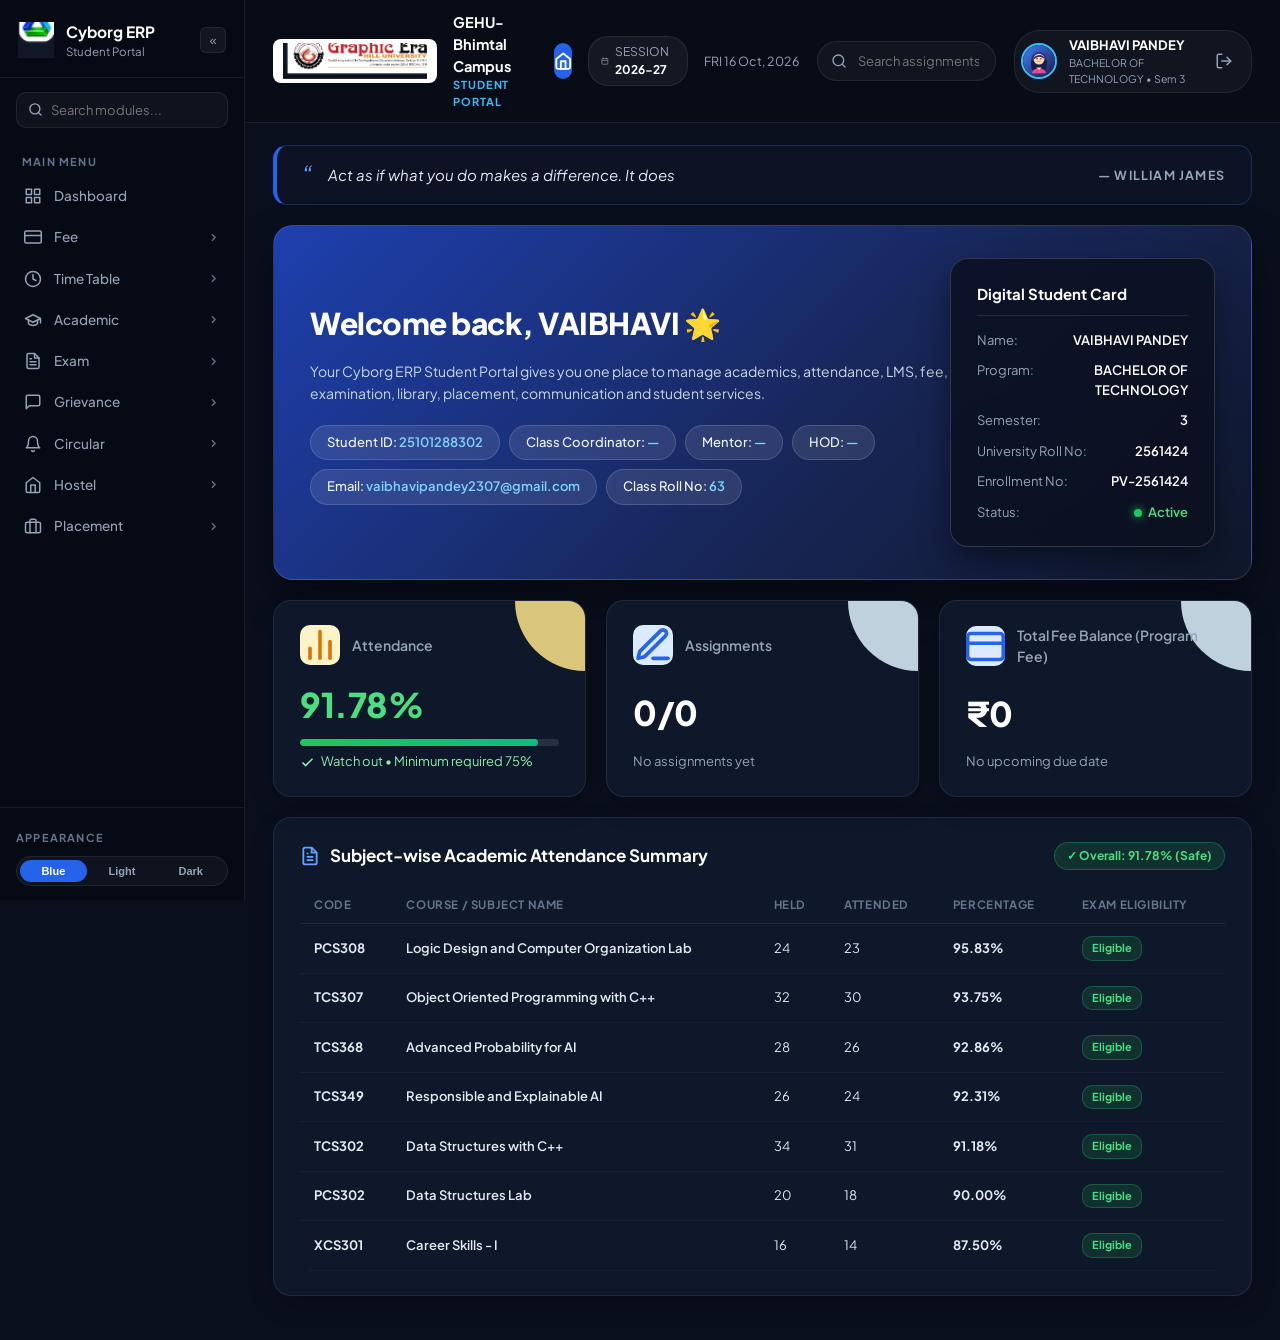
==== dashboard.html @ 0e3b9252 "feat: add official sliding time table with sticky day column and official fee summary section" ====
<!DOCTYPE html>
<html lang="en" data-theme="blue">
<head>
  <meta charset="UTF-8">
  <meta name="viewport" content="width=device-width, initial-scale=1.0">
  <title>Cyborg ERP - Student Portal | Graphic Era Hill University</title>
  <link rel="icon" type="image/png" href="assets/logo_clean.png">
  <link rel="stylesheet" href="dashboard.css">
</head>
<body>

  <!-- LEFT SIDEBAR -->
  <aside id="sidebar" class="sidebar">
    <!-- Brand Header -->
    <div class="sidebar-header">
      <a href="#" id="brandLogoLink" class="sidebar-brand" title="Home Overview">
        <img src="assets/cyborg_logo.png" alt="Cyborg ERP" class="brand-icon">
        <div class="brand-info">
          <span class="brand-name">Cyborg ERP</span>
          <span class="brand-role">Student Portal</span>
        </div>
      </a>
      <div class="sidebar-actions">
        <button id="sidebarToggleBtn" class="sidebar-toggle-btn" title="Toggle Sidebar">«</button>
        <button id="sidebarCloseBtn" class="sidebar-close-btn" title="Close Menu" aria-label="Close Menu">✕</button>
      </div>
    </div>

    <!-- Search Modules -->
    <div class="sidebar-search">
      <div class="search-box-wrap">
        <svg viewBox="0 0 24 24" fill="none" stroke="currentColor" stroke-width="2.2" stroke-linecap="round" stroke-linejoin="round">
          <circle cx="11" cy="11" r="8"></circle>
          <line x1="21" y1="21" x2="16.65" y2="16.65"></line>
        </svg>
        <input type="text" id="moduleSearch" class="sidebar-search-input" placeholder="Search modules...">
      </div>
    </div>

    <!-- Navigation Menu -->
    <nav class="sidebar-nav">
      <div class="nav-section-title">MAIN MENU</div>

      <!-- Dashboard Nav Item (Clicks to open detailed Dashboard view) -->
      <a class="nav-item" id="navDashboard" data-tab="dashboard">
        <div class="nav-item-left">
          <svg viewBox="0 0 24 24" fill="none" stroke="currentColor" stroke-width="2" stroke-linecap="round" stroke-linejoin="round">
            <rect x="3" y="3" width="7" height="7"></rect>
            <rect x="14" y="3" width="7" height="7"></rect>
            <rect x="14" y="14" width="7" height="7"></rect>
            <rect x="3" y="14" width="7" height="7"></rect>
          </svg>
          <span>Dashboard</span>
        </div>
      </a>

      <!-- Fee -->
      <a class="nav-item" id="navFee" data-tab="fee">
        <div class="nav-item-left">
          <svg viewBox="0 0 24 24" fill="none" stroke="currentColor" stroke-width="2" stroke-linecap="round" stroke-linejoin="round">
            <rect x="1" y="4" width="22" height="16" rx="2" ry="2"></rect>
            <line x1="1" y1="10" x2="23" y2="10"></line>
          </svg>
          <span>Fee</span>
        </div>
        <svg class="arrow-icon" viewBox="0 0 24 24" fill="none" stroke="currentColor" stroke-width="2.5"><polyline points="9 18 15 12 9 6"></polyline></svg>
      </a>

      <!-- Time Table -->
      <a class="nav-item" id="navTimetable" data-tab="timetable">
        <div class="nav-item-left">
          <svg viewBox="0 0 24 24" fill="none" stroke="currentColor" stroke-width="2" stroke-linecap="round" stroke-linejoin="round">
            <circle cx="12" cy="12" r="10"></circle>
            <polyline points="12 6 12 12 16 14"></polyline>
          </svg>
          <span>Time Table</span>
        </div>
        <svg class="arrow-icon" viewBox="0 0 24 24" fill="none" stroke="currentColor" stroke-width="2.5"><polyline points="9 18 15 12 9 6"></polyline></svg>
      </a>

      <!-- Academic -->
      <a class="nav-item" data-tab="academic">
        <div class="nav-item-left">
          <svg viewBox="0 0 24 24" fill="none" stroke="currentColor" stroke-width="2" stroke-linecap="round" stroke-linejoin="round">
            <path d="M22 10v6M2 10l10-5 10 5-10 5z"></path>
            <path d="M6 12v5c3 3 9 3 12 0v-5"></path>
          </svg>
          <span>Academic</span>
        </div>
        <svg class="arrow-icon" viewBox="0 0 24 24" fill="none" stroke="currentColor" stroke-width="2.5"><polyline points="9 18 15 12 9 6"></polyline></svg>
      </a>

      <!-- Exam -->
      <a class="nav-item" data-tab="exam">
        <div class="nav-item-left">
          <svg viewBox="0 0 24 24" fill="none" stroke="currentColor" stroke-width="2" stroke-linecap="round" stroke-linejoin="round">
            <path d="M14 2H6a2 2 0 0 0-2 2v16a2 2 0 0 0 2 2h12a2 2 0 0 0 2-2V8z"></path>
            <polyline points="14 2 14 8 20 8"></polyline>
            <line x1="16" y1="13" x2="8" y2="13"></line>
            <line x1="16" y1="17" x2="8" y2="17"></line>
            <polyline points="10 9 9 9 8 9"></polyline>
          </svg>
          <span>Exam</span>
        </div>
        <svg class="arrow-icon" viewBox="0 0 24 24" fill="none" stroke="currentColor" stroke-width="2.5"><polyline points="9 18 15 12 9 6"></polyline></svg>
      </a>

      <!-- Grievance -->
      <a class="nav-item" data-tab="grievance">
        <div class="nav-item-left">
          <svg viewBox="0 0 24 24" fill="none" stroke="currentColor" stroke-width="2" stroke-linecap="round" stroke-linejoin="round">
            <path d="M21 15a2 2 0 0 1-2 2H7l-4 4V5a2 2 0 0 1 2-2h14a2 2 0 0 1 2 2z"></path>
          </svg>
          <span>Grievance</span>
        </div>
        <svg class="arrow-icon" viewBox="0 0 24 24" fill="none" stroke="currentColor" stroke-width="2.5"><polyline points="9 18 15 12 9 6"></polyline></svg>
      </a>

      <!-- Circular -->
      <a class="nav-item" data-tab="circular">
        <div class="nav-item-left">
          <svg viewBox="0 0 24 24" fill="none" stroke="currentColor" stroke-width="2" stroke-linecap="round" stroke-linejoin="round">
            <path d="M18 8A6 6 0 0 0 6 8c0 7-3 9-3 9h18s-3-2-3-9"></path>
            <path d="M13.73 21a2 2 0 0 1-3.46 0"></path>
          </svg>
          <span>Circular</span>
        </div>
        <svg class="arrow-icon" viewBox="0 0 24 24" fill="none" stroke="currentColor" stroke-width="2.5"><polyline points="9 18 15 12 9 6"></polyline></svg>
      </a>

      <!-- Hostel -->
      <a class="nav-item" data-tab="hostel">
        <div class="nav-item-left">
          <svg viewBox="0 0 24 24" fill="none" stroke="currentColor" stroke-width="2" stroke-linecap="round" stroke-linejoin="round">
            <path d="M3 9l9-7 9 7v11a2 2 0 0 1-2 2H5a2 2 0 0 1-2-2z"></path>
            <polyline points="9 22 9 12 15 12 15 22"></polyline>
          </svg>
          <span>Hostel</span>
        </div>
        <svg class="arrow-icon" viewBox="0 0 24 24" fill="none" stroke="currentColor" stroke-width="2.5"><polyline points="9 18 15 12 9 6"></polyline></svg>
      </a>

      <!-- Placement -->
      <a class="nav-item" data-tab="placement">
        <div class="nav-item-left">
          <svg viewBox="0 0 24 24" fill="none" stroke="currentColor" stroke-width="2" stroke-linecap="round" stroke-linejoin="round">
            <rect x="2" y="7" width="20" height="14" rx="2" ry="2"></rect>
            <path d="M16 21V5a2 2 0 0 0-2-2h-4a2 2 0 0 0-2 2v16"></path>
          </svg>
          <span>Placement</span>
        </div>
        <svg class="arrow-icon" viewBox="0 0 24 24" fill="none" stroke="currentColor" stroke-width="2.5"><polyline points="9 18 15 12 9 6"></polyline></svg>
      </a>
    </nav>

    <!-- Appearance & Theme Selector -->
    <div class="sidebar-footer">
      <div class="nav-section-title" style="padding-left: 0;">APPEARANCE</div>
      <div class="theme-pill-group">
        <button class="theme-btn active" data-theme-val="blue">Blue</button>
        <button class="theme-btn" data-theme-val="light">Light</button>
        <button class="theme-btn" data-theme-val="dark">Dark</button>
      </div>
    </div>
  </aside>
  
  <!-- BACKDROP OVERLAY FOR MOBILE SIDEBAR -->
  <div id="sidebarOverlay" class="sidebar-overlay"></div>

  <!-- MAIN WRAPPER -->
  <div class="main-wrapper">
    
    <!-- TOP BAR -->
    <header class="topbar">
      <!-- Left: GEHU Banner & Campus Info -->
      <div class="topbar-left">
        <!-- Mobile Menu Toggle Button (Hamburger) -->
        <button id="mobileMenuBtn" class="mobile-menu-btn" title="Open Navigation Menu" aria-label="Open Navigation Menu">
          <svg viewBox="0 0 24 24" fill="none" stroke="currentColor" stroke-width="2.3" stroke-linecap="round" stroke-linejoin="round">
            <line x1="3" y1="6" x2="21" y2="6"></line>
            <line x1="3" y1="12" x2="21" y2="12"></line>
            <line x1="3" y1="18" x2="21" y2="18"></line>
          </svg>
        </button>
        <div class="gehu-logo-badge">
          <img src="assets/gehu_banner.png" alt="Graphic Era Hill University" class="gehu-banner-img">
        </div>
        <div class="campus-title-wrap">
          <div class="campus-name">GEHU-Bhimtal Campus</div>
          <div class="portal-tag">STUDENT PORTAL</div>
        </div>
        <!-- Blue Home Button: Clicking this returns to Home Overview -->
        <button id="homeBtn" class="home-btn" title="Home Overview">
          <svg viewBox="0 0 24 24" fill="none" stroke="currentColor" stroke-width="2.5" stroke-linecap="round" stroke-linejoin="round">
            <path d="M3 9l9-7 9 7v11a2 2 0 0 1-2 2H5a2 2 0 0 1-2-2z"></path>
            <polyline points="9 22 9 12 15 12 15 22"></polyline>
          </svg>
        </button>
        <div class="session-badge">
          <svg width="14" height="14" viewBox="0 0 24 24" fill="none" stroke="currentColor" stroke-width="2"><rect x="3" y="4" width="18" height="18" rx="2" ry="2"></rect><line x1="16" y1="2" x2="16" y2="6"></line><line x1="8" y1="2" x2="8" y2="6"></line><line x1="3" y1="10" x2="21" y2="10"></line></svg>
          <span>SESSION <strong>2026-27</strong></span>
        </div>
        <div class="current-date">FRI 16 Oct, 2026</div>
      </div>

      <!-- Center Search (Home View) -->
      <div class="topbar-search" id="topbarSearch">
        <svg viewBox="0 0 24 24" fill="none" stroke="currentColor" stroke-width="2" stroke-linecap="round" stroke-linejoin="round">
          <circle cx="11" cy="11" r="8"></circle>
          <line x1="21" y1="21" x2="16.65" y2="16.65"></line>
        </svg>
        <input type="text" class="topbar-search-input" placeholder="Search assignments, fee receipts, exam forms, library books...">
      </div>

      <!-- Right User Profile Card -->
      <div class="user-profile-wrap" id="userProfileWrap" title="Click for Dashboard view">
        <img src="assets/student_avatar.svg" alt="Vaibhavi Pandey" class="user-avatar">
        <div class="user-details">
          <div class="user-name">VAIBHAVI PANDEY</div>
          <div class="user-program">BACHELOR OF TECHNOLOGY • Sem 3</div>
        </div>
        <a href="index.html" class="logout-icon-btn" title="Sign Out">
          <svg width="18" height="18" viewBox="0 0 24 24" fill="none" stroke="currentColor" stroke-width="2" stroke-linecap="round" stroke-linejoin="round">
            <path d="M9 21H5a2 2 0 0 1-2-2V5a2 2 0 0 1 2-2h4"></path>
            <polyline points="16 17 21 12 16 7"></polyline>
            <line x1="21" y1="12" x2="9" y2="12"></line>
          </svg>
        </a>
      </div>
    </header>

    <!-- PAGE CONTAINER -->
    <main class="page-container">
      
      <!-- ======================================================== -->
      <!-- SECTION 1: HOME OVERVIEW (OPENS IMMEDIATELY UPON LOGIN)   -->
      <!-- ======================================================== -->
      <section id="homeView" class="view-section">
        
        <!-- Quote of the Day Banner -->
        <div class="quote-banner">
          <div class="quote-left">
            <span class="quote-icon">“</span>
            <span>Act as if what you do makes a difference. It does</span>
          </div>
          <div class="quote-author">— WILLIAM JAMES</div>
        </div>

        <!-- Hero Welcome Card -->
        <div class="hero-card">
          <div class="hero-left">
            <h1 class="hero-title">Welcome back, VAIBHAVI 🌟</h1>
            <p class="hero-subtitle">
              Your Cyborg ERP Student Portal gives you one place to manage academics, attendance, LMS, fee, examination, library, placement, communication and student services.
            </p>
            <div class="hero-pills">
              <span class="info-pill">Student ID: <strong>25101288302</strong></span>
              <span class="info-pill">Class Coordinator: <strong>—</strong></span>
              <span class="info-pill">Mentor: <strong>—</strong></span>
              <span class="info-pill">HOD: <strong>—</strong></span>
              <span class="info-pill">Email: <strong>vaibhavipandey2307@gmail.com</strong></span>
              <span class="info-pill">Class Roll No: <strong>63</strong></span>
            </div>
          </div>

          <!-- Digital Student Card Inside Hero -->
          <div class="student-card">
            <div class="student-card-title">Digital Student Card</div>
            
            <div class="card-field">
              <span class="field-label">Name:</span>
              <span class="field-value">VAIBHAVI PANDEY</span>
            </div>

            <div class="card-field">
              <span class="field-label">Program:</span>
              <span class="field-value">BACHELOR OF TECHNOLOGY</span>
            </div>

            <div class="card-field">
              <span class="field-label">Semester:</span>
              <span class="field-value">3</span>
            </div>

            <div class="card-field">
              <span class="field-label">University Roll No:</span>
              <span class="field-value">2561424</span>
            </div>

            <div class="card-field">
              <span class="field-label">Enrollment No:</span>
              <span class="field-value">PV-2561424</span>
            </div>

            <div class="card-field">
              <span class="field-label">Status:</span>
              <span class="status-badge"><span class="status-dot"></span> Active</span>
            </div>
          </div>
        </div>

        <!-- 3 Quick Metrics Cards -->
        <div class="metrics-grid">
          
          <!-- Attendance Card -->
          <div class="metric-card">
            <div class="corner-decor corner-yellow"></div>
            <div class="metric-header">
              <div class="metric-icon-wrap metric-icon-amber">
                <svg viewBox="0 0 24 24" fill="none" stroke="currentColor" stroke-width="2.2" stroke-linecap="round" stroke-linejoin="round">
                  <line x1="18" y1="20" x2="18" y2="10"></line>
                  <line x1="12" y1="20" x2="12" y2="4"></line>
                  <line x1="6" y1="20" x2="6" y2="14"></line>
                </svg>
              </div>
              <span class="metric-label">Attendance</span>
            </div>

            <div class="metric-value-wrap">
              <div class="metric-value highlight-green">91.78%</div>
              <div class="attendance-bar-wrap">
                <div class="attendance-bar-fill" style="width: 91.78%;"></div>
              </div>
            </div>

            <div class="metric-footnote good">
              <svg width="15" height="15" viewBox="0 0 24 24" fill="none" stroke="currentColor" stroke-width="2.5"><polyline points="20 6 9 17 4 12"></polyline></svg>
              <span>Watch out • Minimum required 75%</span>
            </div>
          </div>

          <!-- Assignments Card -->
          <div class="metric-card">
            <div class="corner-decor corner-cyan"></div>
            <div class="metric-header">
              <div class="metric-icon-wrap metric-icon-blue">
                <svg viewBox="0 0 24 24" fill="none" stroke="currentColor" stroke-width="2.2" stroke-linecap="round" stroke-linejoin="round">
                  <path d="M12 20h9"></path>
                  <path d="M16.5 3.5a2.121 2.121 0 0 1 3 3L7 19l-4 1 1-4L16.5 3.5z"></path>
                </svg>
              </div>
              <span class="metric-label">Assignments</span>
            </div>

            <div class="metric-value-wrap">
              <div class="metric-value">0/0</div>
            </div>

            <div class="metric-footnote">
              <span>No assignments yet</span>
            </div>
          </div>

          <!-- Total Fee Balance Card -->
          <div class="metric-card" id="homeFeeCard" style="cursor: pointer;" title="Click to view detailed Fee Summary">
            <div class="corner-decor corner-mint"></div>
            <div class="metric-header">
              <div class="metric-icon-wrap metric-icon-blue">
                <svg viewBox="0 0 24 24" fill="none" stroke="currentColor" stroke-width="2.2" stroke-linecap="round" stroke-linejoin="round">
                  <rect x="1" y="4" width="22" height="16" rx="2" ry="2"></rect>
                  <line x1="1" y1="10" x2="23" y2="10"></line>
                </svg>
              </div>
              <span class="metric-label">Total Fee Balance (Program Fee)</span>
            </div>

            <div class="metric-value-wrap">
              <div class="metric-value">₹0</div>
            </div>

            <div class="metric-footnote">
              <span>No upcoming due date</span>
            </div>
          </div>

        </div>

        <!-- Subject-Wise Attendance Breakdown Panel -->
        <div class="attendance-detail-panel">
          <div class="attendance-detail-header">
            <h3 class="attendance-detail-title">
              <svg width="20" height="20" viewBox="0 0 24 24" fill="none" stroke="#60a5fa" stroke-width="2.2"><path d="M14 2H6a2 2 0 0 0-2 2v16a2 2 0 0 0 2 2h12a2 2 0 0 0 2-2V8z"></path><polyline points="14 2 14 8 20 8"></polyline><line x1="16" y1="13" x2="8" y2="13"></line><line x1="16" y1="17" x2="8" y2="17"></line><polyline points="10 9 9 9 8 9"></polyline></svg>
              Subject-wise Academic Attendance Summary
            </h3>
            <span class="attendance-badge-safe">✓ Overall: 91.78% (Safe)</span>
          </div>

          <div class="table-responsive">
            <table class="attendance-table">
              <thead>
                <tr>
                  <th>CODE</th>
                  <th>COURSE / SUBJECT NAME</th>
                  <th>HELD</th>
                  <th>ATTENDED</th>
                  <th>PERCENTAGE</th>
                  <th>EXAM ELIGIBILITY</th>
                </tr>
              </thead>
              <tbody>
                <tr>
                  <td class="subj-code">PCS308</td>
                  <td class="subj-name">Logic Design and Computer Organization Lab</td>
                  <td>24</td>
                  <td>23</td>
                  <td class="pct-pill">95.83%</td>
                  <td><span class="status-tag status-scheduled">Eligible</span></td>
                </tr>
                <tr>
                  <td class="subj-code">TCS307</td>
                  <td class="subj-name">Object Oriented Programming with C++</td>
                  <td>32</td>
                  <td>30</td>
                  <td class="pct-pill">93.75%</td>
                  <td><span class="status-tag status-scheduled">Eligible</span></td>
                </tr>
                <tr>
                  <td class="subj-code">TCS368</td>
                  <td class="subj-name">Advanced Probability for AI</td>
                  <td>28</td>
                  <td>26</td>
                  <td class="pct-pill">92.86%</td>
                  <td><span class="status-tag status-scheduled">Eligible</span></td>
                </tr>
                <tr>
                  <td class="subj-code">TCS349</td>
                  <td class="subj-name">Responsible and Explainable AI</td>
                  <td>26</td>
                  <td>24</td>
                  <td class="pct-pill">92.31%</td>
                  <td><span class="status-tag status-scheduled">Eligible</span></td>
                </tr>
                <tr>
                  <td class="subj-code">TCS302</td>
                  <td class="subj-name">Data Structures with C++</td>
                  <td>34</td>
                  <td>31</td>
                  <td class="pct-pill">91.18%</td>
                  <td><span class="status-tag status-scheduled">Eligible</span></td>
                </tr>
                <tr>
                  <td class="subj-code">PCS302</td>
                  <td class="subj-name">Data Structures Lab</td>
                  <td>20</td>
                  <td>18</td>
                  <td class="pct-pill">90.00%</td>
                  <td><span class="status-tag status-scheduled">Eligible</span></td>
                </tr>
                <tr>
                  <td class="subj-code">XCS301</td>
                  <td class="subj-name">Career Skills - I</td>
                  <td>16</td>
                  <td>14</td>
                  <td class="pct-pill">87.50%</td>
                  <td><span class="status-tag status-scheduled">Eligible</span></td>
                </tr>
              </tbody>
            </table>
          </div>
        </div>

      </section>

      <!-- ======================================================== -->
      <!-- SECTION 2: DETAILED DASHBOARD (WHEN CLICKING DASHBOARD)  -->
      <!-- ======================================================== -->
      <section id="dashboardView" class="view-section" style="display: none;">
        
        <!-- Back to Overview Button Row -->
        <div class="back-bar-row">
          <button id="btnBackOverview" class="btn-back-overview">
            <svg width="16" height="16" viewBox="0 0 24 24" fill="none" stroke="currentColor" stroke-width="2.5"><polyline points="15 18 9 12 15 6"></polyline></svg>
            <span>Back to Main Overview</span>
          </button>
        </div>

        <!-- Greeting Header Row with Actions -->
        <div class="welcome-header-row">
          <div class="welcome-info">
            <h1 class="welcome-main-title">Welcome, VAIBHAVI PANDEY</h1>
            <div class="welcome-sub-meta">
              BACHELOR OF TECHNOLOGY Semester 3 • Roll No: 2561424 • Enroll: PV-2561424 • Class Roll No: 63
            </div>
          </div>

          <div class="welcome-right-tools">
            <div class="global-search-box">
              <input type="text" class="global-search-input" placeholder="Search notice, subject, fee, result...">
            </div>
            <button class="btn-download-id" onclick="alert('Digital ID Card for VAIBHAVI PANDEY generated successfully!')">Download ID Card</button>
            <div class="user-badge-initials" title="VAIBHAVI PANDEY">VP</div>
          </div>
        </div>

        <!-- Two Column: Hero Info Panel & Important Alerts -->
        <div class="hero-alerts-grid">
          
          <!-- Hero Panel with 12 Tiles -->
          <div class="hero-panel">
            <h2 class="hero-panel-title">
              One student dashboard for academics, attendance, fees, exams and campus communication.
            </h2>
            <p class="hero-panel-desc">
              Cyborg ERP connects every student with real-time academic progress, subject-wise attendance, lecture plan changes, teacher leave substitution, assignments, exam notifications, library records and institutional announcements.
            </p>

            <!-- 12 Tiles Grid -->
            <div class="student-tiles-grid">
              <div class="tile-box">
                <span class="tile-label">PROGRAM</span>
                <span class="tile-value">B.Tech</span>
              </div>

              <div class="tile-box">
                <span class="tile-label">CURRENT SEMESTER</span>
                <span class="tile-value">3</span>
              </div>

              <div class="tile-box">
                <span class="tile-label">MENTOR</span>
                <span class="tile-value">—</span>
              </div>

              <div class="tile-box">
                <span class="tile-label">SECTION</span>
                <span class="tile-value">F</span>
              </div>

              <div class="tile-box">
                <span class="tile-label">ROLL NO</span>
                <span class="tile-value">2561424</span>
              </div>

              <div class="tile-box">
                <span class="tile-label">ENROLL NO</span>
                <span class="tile-value">PV-2561424</span>
              </div>

              <div class="tile-box">
                <span class="tile-label">STUDENT ID</span>
                <span class="tile-value">25101288302</span>
              </div>

              <div class="tile-box tile-span-2">
                <span class="tile-label">EMAIL</span>
                <span class="tile-value" title="vaibhavipandey2307@gmail.com">vaibhavipandey2307@gmail.com</span>
              </div>

              <div class="tile-box">
                <span class="tile-label">DOB</span>
                <span class="tile-value">23/12/2008</span>
              </div>

              <div class="tile-box">
                <span class="tile-label">BRANCH</span>
                <span class="tile-value">B.Tech (CSE)</span>
              </div>

              <div class="tile-box">
                <span class="tile-label">MOBILE NO</span>
                <span class="tile-value">9876543210</span>
              </div>

              <div class="tile-box">
                <span class="tile-label">BLOOD GROUP</span>
                <span class="tile-value">O+ve</span>
              </div>
            </div>
          </div>

          <!-- Alerts Panel -->
          <div class="alerts-panel">
            <div class="alerts-header">
              <h3 class="alerts-title">Important Alerts</h3>
              <span class="alert-badge-count">1 New</span>
            </div>

            <div class="alert-item-box">
              <div class="alert-text-row">
                <span class="alert-dot"></span>
                <span>Term Evaluation Theory Regular/Back Examination, September 2026.</span>
              </div>
              <div class="alert-date">18/09/2026</div>
            </div>
          </div>

        </div>

        <!-- 6 Metrics Cards Row -->
        <div class="metrics-row">
          
          <!-- Card 1: Attendance -->
          <div class="metric-mini-card">
            <div>
              <div class="metric-mini-icon icon-yellow">%</div>
              <div class="metric-mini-title">Overall Attendance</div>
              <div class="metric-mini-val attendance-highlight">91.78%</div>
            </div>
            <div class="metric-mini-sub" style="color:#4ade80;">Minimum required: 75%</div>
          </div>

          <!-- Card 2: Course Progress -->
          <div class="metric-mini-card">
            <div>
              <div class="metric-mini-icon icon-blue">
                <svg width="16" height="16" viewBox="0 0 24 24" fill="none" stroke="currentColor" stroke-width="2.5"><polyline points="23 6 13.5 15.5 8.5 10.5 1 18"></polyline><polyline points="17 6 23 6 23 12"></polyline></svg>
              </div>
              <div class="metric-mini-title">Course Progress</div>
              <div class="metric-mini-val">35.75%</div>
            </div>
            <div class="metric-mini-sub">Lecture plan completion</div>
          </div>

          <!-- Card 3: OBE Attainment -->
          <div class="metric-mini-card">
            <div>
              <div class="metric-mini-icon icon-red">
                <svg width="16" height="16" viewBox="0 0 24 24" fill="none" stroke="currentColor" stroke-width="2.5"><circle cx="12" cy="12" r="10"></circle><circle cx="12" cy="12" r="6"></circle><circle cx="12" cy="12" r="2"></circle></svg>
              </div>
              <div class="metric-mini-title">OBE Attainment</div>
              <div class="metric-mini-val">--%</div>
            </div>
            <div class="metric-mini-sub">CO/PO outcome progress</div>
          </div>

          <!-- Card 4: Assignments -->
          <div class="metric-mini-card">
            <div>
              <div class="metric-mini-icon icon-cyan">
                <svg width="16" height="16" viewBox="0 0 24 24" fill="none" stroke="currentColor" stroke-width="2.5"><path d="M14 2H6a2 2 0 0 0-2 2v16a2 2 0 0 0 2 2h12a2 2 0 0 0 2-2V8z"></path><polyline points="14 2 14 8 20 8"></polyline><line x1="16" y1="13" x2="8" y2="13"></line><line x1="16" y1="17" x2="8" y2="17"></line><polyline points="10 9 9 9 8 9"></polyline></svg>
              </div>
              <div class="metric-mini-title">Assignments</div>
              <div class="metric-mini-val">0/0</div>
            </div>
            <div class="metric-mini-sub">No assignments yet</div>
          </div>

          <!-- Card 5: Total Fee Balance -->
          <div class="metric-mini-card">
            <div>
              <div class="metric-mini-icon icon-indigo">
                <svg width="16" height="16" viewBox="0 0 24 24" fill="none" stroke="currentColor" stroke-width="2.5"><rect x="1" y="4" width="22" height="16" rx="2" ry="2"></rect><line x1="1" y1="10" x2="23" y2="10"></line></svg>
              </div>
              <div class="metric-mini-title">Total Fee Balance (Program Fee)</div>
              <div class="metric-mini-val">₹0</div>
            </div>
            <div class="metric-mini-sub">No upcoming due date</div>
          </div>

          <!-- Card 6: Carry Papers -->
          <div class="metric-mini-card">
            <div>
              <div class="metric-mini-icon icon-multi">
                <svg width="16" height="16" viewBox="0 0 24 24" fill="none" stroke="currentColor" stroke-width="2.5"><line x1="18" y1="20" x2="18" y2="10"></line><line x1="12" y1="20" x2="12" y2="4"></line><line x1="6" y1="20" x2="6" y2="14"></line></svg>
              </div>
              <div class="metric-mini-title">Carry Papers</div>
              <div class="metric-mini-val">0</div>
            </div>
            <div class="metric-mini-sub">No back papers</div>
          </div>

        </div>

        <!-- Tables Lower Grid: Timetable & Course Progress -->
        <div class="tables-lower-grid">
          
          <!-- Left: Today's Time Table & Class Substitution -->
          <div class="timetable-panel">
            <div class="panel-header-row">
              <h3 class="panel-title">Today's Time Table & Class Substitution</h3>
              <div style="display: flex; align-items: center; gap: 8px;">
                <span class="date-pill">Fri 16 Oct</span>
                <button id="btnOpenFullTimetable" class="btn-open-timetable-link" title="Open Full Weekly Time Table">Full Schedule ↗</button>
              </div>
            </div>

            <div class="table-responsive">
              <table class="custom-table">
                <thead>
                  <tr>
                    <th>TIME</th>
                    <th>COURSE</th>
                    <th>FACULTY</th>
                    <th>STATUS</th>
                    <th>NOTE</th>
                  </tr>
                </thead>
                <tbody>
                  <tr>
                    <td class="time-cell">09:00 - 09:55</td>
                    <td>Logic Design and Computer Organization Lab(PCS308)</td>
                    <td>MOHIT PANT</td>
                    <td><span class="status-tag status-scheduled">Scheduled</span></td>
                    <td class="note-text">—</td>
                  </tr>
                  <tr>
                    <td class="time-cell">09:55 - 10:50</td>
                    <td>Logic Design and Computer Organization Lab(PCS308)</td>
                    <td>MOHIT PANT</td>
                    <td><span class="status-tag status-scheduled">Scheduled</span></td>
                    <td class="note-text">—</td>
                  </tr>
                  <tr>
                    <td class="time-cell">11:00 - 11:55</td>
                    <td>Advanced Probability for AI(TCS368)</td>
                    <td>Kalpana Chauhan</td>
                    <td><span class="status-tag status-scheduled">Scheduled</span></td>
                    <td class="note-text">—</td>
                  </tr>
                  <tr>
                    <td class="time-cell">11:55 - 12:50</td>
                    <td>Responsible and Explainable AI( TCS 349)</td>
                    <td>Manoj Kaushik</td>
                    <td><span class="status-tag status-substitution">Substitution</span></td>
                    <td class="note-text">Lecture Substituted Advanced Probability for AI(TCS368), Deepali Chaudhary</td>
                  </tr>
                  <tr>
                    <td class="time-cell">13:20 - 14:15</td>
                    <td>Object Oriented Programming with C++ (TCS307)</td>
                    <td>Soham Pandey</td>
                    <td><span class="status-tag status-substitution">Substitution</span></td>
                    <td class="note-text">Lecture Substituted Responsible and Explainable AI( TCS 349), Divyanshu Bhatt</td>
                  </tr>
                </tbody>
              </table>
            </div>
          </div>

          <!-- Right: Course Progress -->
          <div class="progress-panel">
            <div class="panel-header-row">
              <h3 class="panel-title">Course Progress</h3>
              <span class="sem-pill">Semester 3</span>
            </div>

            <div class="course-progress-list">
              
              <div class="course-progress-row">
                <span class="course-prog-name" title="Data Structures Lab">Data Structures Lab</span>
                <div class="course-bar-wrap">
                  <div class="course-bar-fill bar-orange" style="width: 50%;"></div>
                </div>
                <span class="course-prog-pct">50%</span>
              </div>

              <div class="course-progress-row">
                <span class="course-prog-name" title="Career Skills - I">Career Skills - I</span>
                <div class="course-bar-wrap">
                  <div class="course-bar-fill bar-red" style="width: 36%;"></div>
                </div>
                <span class="course-prog-pct">36%</span>
              </div>

              <div class="course-progress-row">
                <span class="course-prog-name" title="Career Skills - I">Career Skills - I</span>
                <div class="course-bar-wrap">
                  <div class="course-bar-fill bar-gray" style="width: 0%;"></div>
                </div>
                <span class="course-prog-pct">0%</span>
              </div>

              <div class="course-progress-row">
                <span class="course-prog-name" title="Logic Design and Computer Organization">Logic Design and Computer Organization</span>
                <div class="course-bar-wrap">
                  <div class="course-bar-fill bar-red" style="width: 33%;"></div>
                </div>
                <span class="course-prog-pct">33%</span>
              </div>

              <div class="course-progress-row">
                <span class="course-prog-name" title="Data Structures with C++">Data Structures with C++</span>
                <div class="course-bar-wrap">
                  <div class="course-bar-fill bar-red" style="width: 20%;"></div>
                </div>
                <span class="course-prog-pct">20%</span>
              </div>

              <div class="course-progress-row">
                <span class="course-prog-name" title="Object Oriented Programming with C++">Object Oriented Programming with C++</span>
                <div class="course-bar-wrap">
                  <div class="course-bar-fill bar-green" style="width: 80%;"></div>
                </div>
                <span class="course-prog-pct">80%</span>
              </div>

              <div class="course-progress-row">
                <span class="course-prog-name" title="Logic Design and Computer Organization Lab">Logic Design and Computer Organization Lab</span>
                <div class="course-bar-wrap">
                  <div class="course-bar-fill bar-cyan" style="width: 67%;"></div>
                </div>
                <span class="course-prog-pct">67%</span>
              </div>

              <div class="course-progress-row">
                <span class="course-prog-name" title="Advanced Probability for AI">Advanced Probability for AI</span>
                <div class="course-bar-wrap">
                  <div class="course-bar-fill bar-gray" style="width: 0%;"></div>
                </div>
                <span class="course-prog-pct">0%</span>
              </div>

            </div>
          </div>

        </div>

      </section>

      <!-- ======================================================== -->
      <!-- SECTION 3: CLASS TIME TABLE (OFFICIAL SLIDING VIEW)      -->
      <!-- ======================================================== -->
      <section id="timetableView" class="view-section" style="display: none;">
        
        <!-- Back to Overview Button Row -->
        <div class="back-bar-row">
          <button class="btn-back-overview btn-back-to-home">
            <svg width="16" height="16" viewBox="0 0 24 24" fill="none" stroke="currentColor" stroke-width="2.5"><polyline points="15 18 9 12 15 6"></polyline></svg>
            <span>Back to Main Overview</span>
          </button>
        </div>

        <!-- Official Header Card (Matches Screenshots 1 & 2) -->
        <div class="timetable-header-card">
          <div class="timetable-header-left">
            <div class="timetable-cal-icon">
              <svg viewBox="0 0 24 24" fill="none" stroke="currentColor" stroke-width="2.2" stroke-linecap="round" stroke-linejoin="round">
                <rect x="3" y="4" width="18" height="18" rx="2" ry="2"></rect>
                <line x1="16" y1="2" x2="16" y2="6"></line>
                <line x1="8" y1="2" x2="8" y2="6"></line>
                <line x1="3" y1="10" x2="21" y2="10"></line>
              </svg>
            </div>
            <div class="timetable-title-meta">
              <h1 class="timetable-main-title">Class Time Table</h1>
              <p class="timetable-sub-info">College : GEHU-BTL/Course : BACHELOR OF TECHNOLOGY/Year-Sem : 3/Branch : B.Tech (CSE)/Section : F</p>
            </div>
          </div>
          <div class="timetable-header-right">
            <span class="day-active-pill"><span class="live-dot"></span> Friday</span>
            <span class="time-active-pill">11:20 PM</span>
          </div>
        </div>

        <!-- 3 Summary Mini Cards (Matches Screenshots 1 & 2) -->
        <div class="timetable-summary-grid">
          
          <div class="tt-stat-card">
            <div class="tt-stat-icon icon-cal">
              <svg viewBox="0 0 24 24" fill="none" stroke="currentColor" stroke-width="2"><rect x="3" y="4" width="18" height="18" rx="2" ry="2"></rect><line x1="16" y1="2" x2="16" y2="6"></line><line x1="8" y1="2" x2="8" y2="6"></line><line x1="3" y1="10" x2="21" y2="10"></line></svg>
            </div>
            <div class="tt-stat-info">
              <span class="tt-stat-label">CLASSES TODAY</span>
              <span class="tt-stat-val">6 classes</span>
            </div>
          </div>

          <div class="tt-stat-card">
            <div class="tt-stat-icon icon-play">
              <svg viewBox="0 0 24 24" fill="none" stroke="currentColor" stroke-width="2"><circle cx="12" cy="12" r="10"></circle><polygon points="10 8 16 12 10 16 10 8"></polygon></svg>
            </div>
            <div class="tt-stat-info">
              <span class="tt-stat-label">RIGHT NOW</span>
              <span class="tt-stat-val val-muted">No class in session</span>
            </div>
          </div>

          <div class="tt-stat-card">
            <div class="tt-stat-icon icon-clock">
              <svg viewBox="0 0 24 24" fill="none" stroke="currentColor" stroke-width="2"><circle cx="12" cy="12" r="10"></circle><polyline points="12 6 12 12 16 14"></polyline></svg>
            </div>
            <div class="tt-stat-info">
              <span class="tt-stat-label">UP NEXT</span>
              <span class="tt-stat-val val-truncate" title="Logic Design and Computer Organization Lab(PCS308)">Logic Design and Computer Organization Lab(PC...</span>
            </div>
          </div>

        </div>

        <!-- Sliding Guide / Swipe Hint Banner -->
        <div class="table-scroll-hint">
          <svg width="15" height="15" viewBox="0 0 24 24" fill="none" stroke="currentColor" stroke-width="2.5"><polyline points="15 18 9 12 15 6"></polyline></svg>
          <span>Slide easily horizontally to view all periods (P1 to P7) • "Day" column stays fixed</span>
          <svg width="15" height="15" viewBox="0 0 24 24" fill="none" stroke="currentColor" stroke-width="2.5"><polyline points="9 18 15 12 9 6"></polyline></svg>
        </div>

        <!-- Sliding Timetable Table Container with STICKY Left Day Column -->
        <div class="timetable-sliding-wrapper">
          <table class="official-timetable">
            <thead>
              <tr>
                <th class="col-sticky-day">Day</th>
                <th>(P1) 09:00-09:55</th>
                <th>(P2) 09:55-10:50</th>
                <th>(P3) 11:00-11:55</th>
                <th>(P4) 11:55-12:50</th>
                <th>(P5) 13:20-14:15</th>
                <th>(P6) 14:15-15:10</th>
                <th>(P7) 15:10-16:05</th>
              </tr>
            </thead>
            <tbody>
              <!-- Monday -->
              <tr>
                <td class="col-sticky-day day-name">Monday</td>
                <td>
                  <div class="tt-course-cell">
                    <div class="tt-course-name">Advanced Probability for AI(TCS368)</div>
                    <div class="tt-faculty-name">Kalpana Chauhan</div>
                  </div>
                </td>
                <td>
                  <div class="tt-course-cell">
                    <div class="tt-course-name">UHV -II(UHV301)</div>
                  </div>
                </td>
                <td>
                  <div class="tt-course-cell">
                    <div class="tt-course-name">Object Oriented Programming with C++ (TCS307)</div>
                    <div class="tt-faculty-name">Senam Pandey</div>
                  </div>
                </td>
                <td>
                  <div class="tt-course-cell">
                    <div class="tt-course-name">Logic Design and Computer Organization(TCS308)</div>
                    <div class="tt-faculty-name">MOHIT PANT</div>
                  </div>
                </td>
                <td>
                  <div class="tt-course-cell">
                    <div class="tt-course-name">OOPS with C++ Lab(PCS307)</div>
                    <div class="tt-faculty-name">KumKum Upreti</div>
                  </div>
                </td>
                <td>
                  <div class="tt-course-cell">
                    <div class="tt-course-name">OOPS with C++ Lab(PCS307)</div>
                    <div class="tt-faculty-name">KumKum Upreti</div>
                  </div>
                </td>
                <td>
                  <div class="tt-course-cell">
                    <div class="tt-course-name">Data Structures with C(TCS302)</div>
                    <div class="tt-faculty-name">Suraj Chaunal</div>
                  </div>
                </td>
              </tr>

              <!-- Tuesday -->
              <tr>
                <td class="col-sticky-day day-name">Tuesday</td>
                <td>
                  <div class="tt-course-cell">
                    <div class="tt-course-name">Data Structures Lab(PCS302)</div>
                    <div class="tt-faculty-name">Ansh Dhingra</div>
                  </div>
                </td>
                <td>
                  <div class="tt-course-cell">
                    <div class="tt-course-name">Data Structures Lab(PCS302)</div>
                    <div class="tt-faculty-name">Ansh Dhingra</div>
                  </div>
                </td>
                <td>
                  <div class="tt-course-cell">
                    <div class="tt-course-name">Object Oriented Programming with C++ (TCS307)</div>
                    <div class="tt-faculty-name">Senam Pandey</div>
                  </div>
                </td>
                <td>
                  <div class="tt-course-cell">
                    <div class="tt-course-name">Career Skills -I(XCS301)</div>
                    <div class="tt-faculty-name">Prof (Dr.) Shweta Arora</div>
                  </div>
                </td>
                <td class="cell-empty"></td>
                <td class="cell-empty"></td>
                <td class="cell-empty"></td>
              </tr>

              <!-- Wednesday -->
              <tr>
                <td class="col-sticky-day day-name">Wednesday</td>
                <td>
                  <div class="tt-course-cell">
                    <div class="tt-course-name">Responsible and Explainable AI( TCS 349)</div>
                    <div class="tt-faculty-name">Manoj Kaushik</div>
                  </div>
                </td>
                <td>
                  <div class="tt-course-cell">
                    <div class="tt-course-name">Logic Design and Computer Organization(TCS308)</div>
                    <div class="tt-faculty-name">MOHIT PANT</div>
                  </div>
                </td>
                <td>
                  <div class="tt-course-cell">
                    <div class="tt-course-name">Data Structures with C(TCS302)</div>
                    <div class="tt-faculty-name">Suraj Chaunal</div>
                  </div>
                </td>
                <td>
                  <div class="tt-course-cell">
                    <div class="tt-course-name">Career Skills -I(XCS301)</div>
                    <div class="tt-faculty-name">NARENDRA BISHT</div>
                  </div>
                </td>
                <td class="cell-empty"></td>
                <td class="cell-empty"></td>
                <td class="cell-empty"></td>
              </tr>

              <!-- Thursday -->
              <tr>
                <td class="col-sticky-day day-name">Thursday</td>
                <td>
                  <div class="tt-course-cell">
                    <div class="tt-course-name">Logic Design and Computer Organization(TCS308)</div>
                    <div class="tt-faculty-name">MOHIT PANT</div>
                  </div>
                </td>
                <td>
                  <div class="tt-course-cell">
                    <div class="tt-course-name">Responsible and Explainable AI( TCS 349)</div>
                    <div class="tt-faculty-name">Manoj Kaushik</div>
                  </div>
                </td>
                <td>
                  <div class="tt-course-cell">
                    <div class="tt-course-name">Advanced Probability for AI(TCS368)</div>
                    <div class="tt-faculty-name">Kalpana Chauhan</div>
                  </div>
                </td>
                <td>
                  <div class="tt-course-cell">
                    <div class="tt-course-name">UHV -II(UHV301)</div>
                  </div>
                </td>
                <td class="cell-empty"></td>
                <td class="cell-empty"></td>
                <td class="cell-empty"></td>
              </tr>

              <!-- Friday (Active Day with highlight) -->
              <tr class="row-active-day">
                <td class="col-sticky-day day-name day-highlight">Friday</td>
                <td>
                  <div class="tt-course-cell">
                    <div class="tt-course-name">Logic Design and Computer Organization Lab(PCS308)</div>
                    <div class="tt-faculty-name">MOHIT PANT</div>
                  </div>
                </td>
                <td>
                  <div class="tt-course-cell">
                    <div class="tt-course-name">Logic Design and Computer Organization Lab(PCS308)</div>
                    <div class="tt-faculty-name">MOHIT PANT</div>
                  </div>
                </td>
                <td>
                  <div class="tt-course-cell">
                    <div class="tt-course-name">Advanced Probability for AI(TCS368)</div>
                    <div class="tt-faculty-name">Kalpana Chauhan</div>
                  </div>
                </td>
                <td>
                  <div class="tt-course-cell">
                    <div class="tt-course-name">Responsible and Explainable AI( TCS 349)</div>
                    <div class="tt-faculty-name">Manoj Kaushik</div>
                    <div class="tt-sub-badge">
                      <span class="sub-accent-bar"></span>
                      <span>Substituted: Advanced Probability for AI(TCS368), Deepali Chaudhary</span>
                    </div>
                  </div>
                </td>
                <td>
                  <div class="tt-course-cell">
                    <div class="tt-course-name">Object Oriented Programming with C++ (TCS307)</div>
                    <div class="tt-faculty-name">Senam Pandey</div>
                    <div class="tt-sub-badge">
                      <span class="sub-accent-bar"></span>
                      <span>Substituted: Responsible and Explainable AI( TCS 349), Divyanshu Bhatt</span>
                    </div>
                  </div>
                </td>
                <td>
                  <div class="tt-course-cell">
                    <div class="tt-course-name">Data Structures with C(TCS302)</div>
                    <div class="tt-faculty-name">Suraj Chaunal</div>
                  </div>
                </td>
                <td class="cell-empty"></td>
              </tr>
            </tbody>
          </table>
        </div>

      </section>

      <!-- ======================================================== -->
      <!-- SECTION 4: STUDENT FEE PORTAL (OFFICIAL GEHU FEE VIEW)   -->
      <!-- ======================================================== -->
      <section id="feeView" class="view-section" style="display: none;">
        
        <!-- Back to Overview Button Row -->
        <div class="back-bar-row">
          <button class="btn-back-overview btn-back-to-home">
            <svg width="16" height="16" viewBox="0 0 24 24" fill="none" stroke="currentColor" stroke-width="2.5"><polyline points="15 18 9 12 15 6"></polyline></svg>
            <span>Back to Main Overview</span>
          </button>
        </div>

        <div class="fee-page-wrapper">
          
          <!-- Top Card: Student Profile Card (Matches Screenshot 3) -->
          <div class="fee-student-card">
            <div class="fee-student-header">
              <div class="fee-avatar-box">
                <span>VP</span>
              </div>
              <div class="fee-student-main">
                <h2 class="fee-student-name">VAIBHAVI PANDEY</h2>
                <div class="fee-student-sub">BACHELOR OF TECHNOLOGY • Sem 3</div>
              </div>
            </div>

            <div class="fee-details-list">
              <div class="fee-field-row">
                <span class="fee-field-label">University</span>
                <span class="fee-field-val">Graphic Era Hill University</span>
              </div>
              <div class="fee-field-row">
                <span class="fee-field-label">College</span>
                <span class="fee-field-val">GEHU-Bhimtal Campus</span>
              </div>
              <div class="fee-field-row">
                <span class="fee-field-label">University Roll No.</span>
                <span class="fee-field-val">2561424</span>
              </div>
              <div class="fee-field-row">
                <span class="fee-field-label">Section</span>
                <span class="fee-field-val">F</span>
              </div>
              <div class="fee-field-row">
                <span class="fee-field-label">Mentor</span>
                <span class="fee-field-val">Govind Singh Jethi</span>
              </div>
            </div>
          </div>

          <!-- Lower Card: Fee Summary (Matches Screenshot 3) -->
          <div class="fee-summary-card">
            
            <div class="fee-summary-header">
              <h3 class="fee-summary-title">Fee Summary</h3>
              <span class="fee-program-pill">PROGRAM FEE</span>
            </div>

            <!-- Inner Pending Box (Matches Screenshot 3) -->
            <div class="fee-pending-box">
              <div class="fee-pending-title">Pending Amount</div>
              <div class="fee-pending-amount">₹0</div>
              <div class="fee-last-date">Last date: —</div>
              <button class="btn-pay-now" onclick="alert('No pending fees! All semester fees are fully cleared.')">Pay Now</button>
            </div>

            <!-- Financial Breakdown Rows (Matches Screenshot 3) -->
            <div class="fee-breakdown-list">
              <div class="fee-breakdown-row">
                <span class="fee-bd-label">Total Fee</span>
                <span class="fee-bd-val">₹2,83,000</span>
              </div>
              <div class="fee-breakdown-row">
                <span class="fee-bd-label">Paid</span>
                <span class="fee-bd-val">₹1,80,412</span>
              </div>
              <div class="fee-breakdown-row">
                <span class="fee-bd-label">Scholarship</span>
                <span class="fee-bd-val">₹1,02,588</span>
              </div>
            </div>

            <!-- Payment Clearance History -->
            <div class="fee-receipts-section">
              <h4 class="fee-receipts-title">Payment & Clearance History</h4>
              
              <div class="fee-receipt-item">
                <div class="receipt-item-left">
                  <div class="receipt-badge-paid">PAID</div>
                  <div>
                    <div class="receipt-sem-name">Semester 1 Fee (Paid Online)</div>
                    <div class="receipt-date">Txn ID: GEHU2025091402 • 14 Aug 2025</div>
                  </div>
                </div>
                <div class="receipt-item-right">
                  <div class="receipt-amount">₹94,337</div>
                  <button class="btn-receipt-download" onclick="alert('Receipt downloaded for Semester 1 Fee (₹94,337)')">Receipt 📥</button>
                </div>
              </div>

              <div class="fee-receipt-item">
                <div class="receipt-item-left">
                  <div class="receipt-badge-paid">PAID</div>
                  <div>
                    <div class="receipt-sem-name">Semester 2 Fee (Paid Online)</div>
                    <div class="receipt-date">Txn ID: GEHU2026011988 • 19 Jan 2026</div>
                  </div>
                </div>
                <div class="receipt-item-right">
                  <div class="receipt-amount">₹86,075</div>
                  <button class="btn-receipt-download" onclick="alert('Receipt downloaded for Semester 2 Fee (₹86,075)')">Receipt 📥</button>
                </div>
              </div>

              <div class="fee-receipt-item">
                <div class="receipt-item-left">
                  <div class="receipt-badge-paid" style="background: rgba(168, 85, 247, 0.15); color: #c084fc; border-color: rgba(168, 85, 247, 0.3);">SCHOLARSHIP</div>
                  <div>
                    <div class="receipt-sem-name">Academic Merit Scholarship Adjustment</div>
                    <div class="receipt-date">Auto-Credited for 2026-27 Session</div>
                  </div>
                </div>
                <div class="receipt-item-right">
                  <div class="receipt-amount" style="color: #c084fc;">₹1,02,588</div>
                  <button class="btn-receipt-download" onclick="alert('Scholarship Certificate downloaded (₹1,02,588)')">Letter 📜</button>
                </div>
              </div>

            </div>

          </div>

        </div>

      </section>

    </main>
  </div>

  <script src="dashboard.js"></script>
</body>
</html>
---- dashboard.css ----
@import url('https://fonts.googleapis.com/css2?family=Plus+Jakarta+Sans:wght@300;400;500;600;700;800&display=swap');

:root {
  --bg-primary: #0a0f1d;
  --bg-sidebar: #060a14;
  --bg-card: #0f172a;
  --bg-card-border: rgba(255, 255, 255, 0.08);
  --bg-hover: rgba(255, 255, 255, 0.05);
  --text-main: #f8fafc;
  --text-muted: #94a3b8;
  --text-dim: #64748b;
  --accent-blue: #2563eb;
  --accent-cyan: #38bdf8;
  --accent-green: #22c55e;
  --hero-blue: linear-gradient(135deg, #1d4ed8 0%, #1e40af 60%, #172554 100%);
  --hero-gradient: linear-gradient(135deg, #1e40af 0%, #172554 60%, #0f172a 100%);
}

[data-theme="dark"] {
  --bg-primary: #040711;
  --bg-sidebar: #020409;
  --bg-card: #090e1c;
}

[data-theme="light"] {
  --bg-primary: #f8fafc;
  --bg-sidebar: #ffffff;
  --bg-card: #ffffff;
  --bg-card-border: rgba(0, 0, 0, 0.08);
  --bg-hover: rgba(0, 0, 0, 0.04);
  --text-main: #0f172a;
  --text-muted: #64748b;
  --text-dim: #94a3b8;
  --hero-blue: linear-gradient(135deg, #2563eb 0%, #1d4ed8 100%);
  --hero-gradient: linear-gradient(135deg, #2563eb 0%, #1e40af 100%);
}

* {
  margin: 0;
  padding: 0;
  box-sizing: border-box;
}

body {
  font-family: 'Plus Jakarta Sans', -apple-system, BlinkMacSystemFont, "Segoe UI", Roboto, sans-serif;
  background-color: var(--bg-primary);
  color: var(--text-main);
  font-size: 14.5px;
  line-height: 1.5;
  min-height: 100vh;
  display: flex;
  overflow-x: hidden;
}

/* SIDEBAR */
.sidebar {
  width: 245px;
  min-width: 245px;
  background-color: var(--bg-sidebar);
  border-right: 1px solid var(--bg-card-border);
  display: flex;
  flex-direction: column;
  height: 100vh;
  position: sticky;
  top: 0;
  z-index: 100;
  transition: width 0.3s ease;
}

.sidebar.collapsed {
  width: 80px;
  min-width: 80px;
}

.sidebar-header {
  padding: 20px 18px 16px;
  display: flex;
  align-items: center;
  justify-content: space-between;
  border-bottom: 1px solid var(--bg-card-border);
}

.sidebar-brand {
  display: flex;
  align-items: center;
  gap: 12px;
  text-decoration: none;
  color: inherit;
  overflow: hidden;
}

.brand-icon {
  width: 36px;
  height: 36px;
  object-fit: contain;
  flex-shrink: 0;
}

.brand-info {
  display: flex;
  flex-direction: column;
  white-space: nowrap;
}

.brand-name {
  font-size: 15.5px;
  font-weight: 700;
  color: #ffffff;
}

.brand-role {
  font-size: 11.5px;
  color: var(--text-muted);
}

.sidebar-actions {
  display: flex;
  align-items: center;
  gap: 6px;
}

.sidebar-toggle-btn {
  background: rgba(255, 255, 255, 0.05);
  border: 1px solid var(--bg-card-border);
  color: var(--text-muted);
  width: 26px;
  height: 26px;
  border-radius: 6px;
  cursor: pointer;
  display: flex;
  align-items: center;
  justify-content: center;
  font-size: 13px;
}

.sidebar-toggle-btn:hover {
  background: var(--bg-hover);
  color: #fff;
}

.sidebar-close-btn {
  display: none;
  background: rgba(255, 255, 255, 0.05);
  border: 1px solid var(--bg-card-border);
  color: var(--text-muted);
  width: 28px;
  height: 28px;
  border-radius: 6px;
  cursor: pointer;
  align-items: center;
  justify-content: center;
  font-size: 14px;
}

.sidebar-close-btn:hover {
  background: rgba(239, 68, 68, 0.2);
  color: #ef4444;
}

/* Sidebar Backdrop Overlay on Mobile */
.sidebar-overlay {
  position: fixed;
  inset: 0;
  background: rgba(0, 0, 0, 0.65);
  backdrop-filter: blur(4px);
  -webkit-backdrop-filter: blur(4px);
  z-index: 998;
  opacity: 0;
  pointer-events: none;
  transition: opacity 0.3s ease;
}

.sidebar-overlay.active {
  opacity: 1;
  pointer-events: auto;
}

.sidebar-search {
  padding: 14px 16px 8px;
}

.search-box-wrap {
  position: relative;
  display: flex;
  align-items: center;
}

.search-box-wrap svg {
  position: absolute;
  left: 12px;
  width: 15px;
  height: 15px;
  color: var(--text-muted);
}

.sidebar-search-input {
  width: 100%;
  height: 36px;
  background: rgba(255, 255, 255, 0.04);
  border: 1px solid var(--bg-card-border);
  border-radius: 10px;
  padding: 6px 12px 6px 34px;
  color: var(--text-main);
  font-size: 13px;
  font-family: inherit;
  outline: none;
}

.sidebar-search-input:focus {
  border-color: var(--accent-blue);
}

.sidebar-nav {
  flex-grow: 1;
  overflow-y: auto;
  padding: 10px 12px;
  display: flex;
  flex-direction: column;
  gap: 3px;
}

.nav-section-title {
  font-size: 11px;
  font-weight: 700;
  text-transform: uppercase;
  letter-spacing: 1.2px;
  color: var(--text-dim);
  padding: 8px 10px 4px;
}

.nav-item {
  display: flex;
  align-items: center;
  justify-content: space-between;
  padding: 9px 12px;
  border-radius: 10px;
  color: var(--text-muted);
  text-decoration: none;
  font-size: 13.5px;
  font-weight: 500;
  cursor: pointer;
  transition: all 0.2s;
}

.nav-item-left {
  display: flex;
  align-items: center;
  gap: 12px;
}

.nav-item svg {
  width: 18px;
  height: 18px;
  flex-shrink: 0;
}

.nav-item .arrow-icon {
  width: 13px;
  height: 13px;
  color: var(--text-dim);
}

.nav-item:hover {
  background-color: var(--bg-hover);
  color: #ffffff;
}

.nav-item.active {
  background-color: rgba(37, 99, 235, 0.16);
  color: #60a5fa;
  font-weight: 600;
  border-left: 3px solid #3b82f6;
}

.sidebar-footer {
  padding: 14px 16px;
  border-top: 1px solid var(--bg-card-border);
}

.theme-pill-group {
  display: flex;
  background: rgba(255, 255, 255, 0.04);
  border: 1px solid var(--bg-card-border);
  border-radius: 20px;
  padding: 3px;
  gap: 2px;
  margin-top: 6px;
}

.theme-btn {
  flex: 1;
  border: none;
  background: transparent;
  color: var(--text-muted);
  font-size: 11px;
  font-weight: 600;
  padding: 5px 0;
  border-radius: 14px;
  cursor: pointer;
  transition: all 0.2s;
}

.theme-btn.active {
  background: var(--accent-blue);
  color: #ffffff;
}

/* MAIN WRAPPER */
.main-wrapper {
  flex-grow: 1;
  display: flex;
  flex-direction: column;
  min-height: 100vh;
  overflow-x: hidden;
}

/* TOP BAR */
.topbar {
  display: flex;
  align-items: center;
  justify-content: space-between;
  padding: 12px 28px;
  border-bottom: 1px solid var(--bg-card-border);
  background: rgba(8, 13, 24, 0.95);
  backdrop-filter: blur(14px);
  position: sticky;
  top: 0;
  z-index: 90;
  gap: 18px;
}

.topbar-left {
  display: flex;
  align-items: center;
  gap: 16px;
}

.gehu-logo-badge {
  background: #ffffff;
  border-radius: 8px;
  padding: 4px 10px;
  display: flex;
  align-items: center;
}

.gehu-banner-img {
  height: 36px;
  object-fit: contain;
}

.campus-title-wrap {
  display: flex;
  flex-direction: column;
}

.campus-name {
  font-size: 14.5px;
  font-weight: 700;
  color: #ffffff;
}

.portal-tag {
  font-size: 11px;
  font-weight: 700;
  color: var(--accent-cyan);
  letter-spacing: 0.9px;
}

.mobile-menu-btn {
  display: none;
  width: 36px;
  height: 36px;
  background: rgba(255, 255, 255, 0.08);
  border: 1px solid var(--bg-card-border);
  color: #ffffff;
  border-radius: 10px;
  align-items: center;
  justify-content: center;
  cursor: pointer;
  flex-shrink: 0;
  transition: all 0.2s;
}

.mobile-menu-btn:hover {
  background: var(--bg-hover);
  color: #60a5fa;
}

.mobile-menu-btn svg {
  width: 20px;
  height: 20px;
}

.home-btn {
  width: 36px;
  height: 36px;
  background: var(--accent-blue);
  border-radius: 10px;
  display: flex;
  align-items: center;
  justify-content: center;
  color: #fff;
  border: none;
  cursor: pointer;
  transition: transform 0.2s, background 0.2s;
}

.home-btn:hover {
  background: #1d4ed8;
  transform: translateY(-1px);
}

.session-badge {
  display: inline-flex;
  align-items: center;
  gap: 6px;
  background: rgba(255, 255, 255, 0.05);
  border: 1px solid var(--bg-card-border);
  padding: 6px 12px;
  border-radius: 20px;
  font-size: 12px;
  color: var(--text-muted);
}

.session-badge strong {
  color: #fff;
}

.current-date {
  font-size: 12.5px;
  color: var(--text-muted);
  white-space: nowrap;
}

.topbar-search {
  flex-grow: 1;
  max-width: 520px;
  position: relative;
  display: flex;
  align-items: center;
}

.topbar-search svg {
  position: absolute;
  left: 14px;
  width: 16px;
  height: 16px;
  color: var(--text-muted);
}

.topbar-search-input {
  width: 100%;
  height: 40px;
  background: rgba(255, 255, 255, 0.04);
  border: 1px solid var(--bg-card-border);
  border-radius: 22px;
  padding: 6px 16px 6px 40px;
  color: #ffffff;
  font-size: 13px;
  font-family: inherit;
  outline: none;
}

.topbar-search-input:focus {
  border-color: var(--accent-blue);
}

.user-profile-wrap {
  display: flex;
  align-items: center;
  gap: 12px;
  background: rgba(255, 255, 255, 0.04);
  border: 1px solid var(--bg-card-border);
  padding: 5px 14px 5px 6px;
  border-radius: 26px;
  cursor: pointer;
  transition: background 0.2s;
}

.user-profile-wrap:hover {
  background: rgba(255, 255, 255, 0.08);
}

.user-avatar {
  width: 36px;
  height: 36px;
  border-radius: 50%;
  object-fit: cover;
  border: 2px solid var(--accent-cyan);
}

.user-details {
  display: flex;
  flex-direction: column;
}

.user-name {
  font-size: 13px;
  font-weight: 700;
  color: #ffffff;
}

.user-program {
  font-size: 10.5px;
  color: var(--text-muted);
}

.logout-icon-btn {
  background: transparent;
  border: none;
  color: var(--text-muted);
  cursor: pointer;
  padding: 4px;
  display: flex;
  align-items: center;
}

.logout-icon-btn:hover {
  color: #ef4444;
}

/* PAGE CONTAINER */
.page-container {
  padding: 22px 28px 44px;
  display: flex;
  flex-direction: column;
  gap: 20px;
  max-width: 1440px;
  width: 100%;
  margin: 0 auto;
}

/* Back button bar inside dashboard view */
.back-bar-row {
  display: flex;
  align-items: center;
  gap: 12px;
  margin-bottom: 2px;
}

.btn-back-overview {
  background: rgba(255, 255, 255, 0.06);
  border: 1px solid var(--bg-card-border);
  color: #60a5fa;
  font-size: 13px;
  font-weight: 600;
  padding: 6px 14px;
  border-radius: 14px;
  cursor: pointer;
  display: inline-flex;
  align-items: center;
  gap: 6px;
  transition: all 0.2s;
}

.btn-back-overview:hover {
  background: rgba(37, 99, 235, 0.2);
  color: #ffffff;
}

/* ========================================= */
/* VIEW 1: HOME OVERVIEW (UPON LOGIN) */
/* ========================================= */
.view-section {
  display: flex;
  flex-direction: column;
  gap: 20px;
  width: 100%;
}

.quote-banner {
  background: rgba(15, 23, 42, 0.6);
  border: 1px solid rgba(59, 130, 246, 0.25);
  border-left: 4px solid var(--accent-blue);
  border-radius: 14px;
  padding: 16px 26px;
  display: flex;
  align-items: center;
  justify-content: space-between;
  backdrop-filter: blur(8px);
}

.quote-left {
  display: flex;
  align-items: center;
  gap: 14px;
  font-style: italic;
  font-size: 15px;
  color: #e2e8f0;
}

.quote-icon {
  font-size: 26px;
  color: #60a5fa;
  line-height: 1;
}

.quote-author {
  font-size: 12.5px;
  font-weight: 700;
  letter-spacing: 1.2px;
  text-transform: uppercase;
  color: var(--text-muted);
}

.hero-card {
  background: var(--hero-gradient);
  border: 1px solid rgba(255, 255, 255, 0.12);
  border-radius: 20px;
  padding: 32px 36px;
  display: flex;
  justify-content: space-between;
  align-items: center;
  position: relative;
  overflow: hidden;
  box-shadow: 0 20px 40px rgba(0, 0, 0, 0.4);
}

.hero-left {
  max-width: 640px;
  display: flex;
  flex-direction: column;
  gap: 14px;
  z-index: 2;
}

.hero-title {
  font-size: 30px;
  font-weight: 800;
  color: #ffffff;
  letter-spacing: -0.5px;
}

.hero-subtitle {
  font-size: 14px;
  line-height: 1.6;
  color: #cbd5e1;
}

.hero-pills {
  display: flex;
  flex-wrap: wrap;
  gap: 9px;
  margin-top: 6px;
}

.info-pill {
  background: rgba(255, 255, 255, 0.1);
  backdrop-filter: blur(10px);
  border: 1px solid rgba(255, 255, 255, 0.15);
  padding: 7px 16px;
  border-radius: 20px;
  font-size: 13px;
  color: #f1f5f9;
  font-weight: 500;
}

.info-pill strong {
  color: #7dd3fc;
  font-weight: 600;
}

.student-card {
  width: 330px;
  background: rgba(10, 15, 29, 0.8);
  backdrop-filter: blur(18px);
  border: 1px solid rgba(255, 255, 255, 0.16);
  border-radius: 18px;
  padding: 24px 26px;
  box-shadow: 0 16px 32px rgba(0, 0, 0, 0.4);
  z-index: 2;
  display: flex;
  flex-direction: column;
  gap: 11px;
}

.student-card-title {
  font-size: 15px;
  font-weight: 700;
  color: #ffffff;
  border-bottom: 1px solid rgba(255, 255, 255, 0.1);
  padding-bottom: 9px;
  margin-bottom: 4px;
}

.card-field {
  display: flex;
  justify-content: space-between;
  font-size: 13px;
  line-height: 1.5;
}

.field-label {
  color: var(--text-muted);
}

.field-value {
  color: #ffffff;
  font-weight: 600;
  text-align: right;
}

.status-badge {
  display: inline-flex;
  align-items: center;
  gap: 6px;
  color: #4ade80;
  font-weight: 600;
}

.status-dot {
  width: 8px;
  height: 8px;
  border-radius: 50%;
  background-color: #22c55e;
  box-shadow: 0 0 8px #22c55e;
}

/* 3 METRIC CARDS GRID (HOME) */
.metrics-grid {
  display: grid;
  grid-template-columns: repeat(3, 1fr);
  gap: 20px;
}

.metric-card {
  background: var(--bg-card);
  border: 1px solid var(--bg-card-border);
  border-radius: 18px;
  padding: 24px 26px;
  position: relative;
  overflow: hidden;
  box-shadow: 0 10px 24px rgba(0, 0, 0, 0.2);
  display: flex;
  flex-direction: column;
  justify-content: space-between;
  min-height: 155px;
  transition: transform 0.2s;
}

.metric-card:hover {
  transform: translateY(-2px);
}

.corner-decor {
  position: absolute;
  top: 0;
  right: 0;
  width: 70px;
  height: 70px;
  border-bottom-left-radius: 70px;
  opacity: 0.85;
}

.corner-yellow { background: #fde68a; }
.corner-cyan { background: #e0f2fe; }
.corner-mint { background: #e0f2fe; }

.metric-header {
  display: flex;
  align-items: center;
  gap: 12px;
  z-index: 2;
}

.metric-icon-wrap {
  width: 40px;
  height: 40px;
  border-radius: 10px;
  display: flex;
  align-items: center;
  justify-content: center;
}

.metric-icon-amber { background: #fef3c7; color: #d97706; }
.metric-icon-blue { background: #dbeafe; color: #2563eb; }

.metric-label {
  font-size: 14px;
  font-weight: 600;
  color: var(--text-muted);
}

.metric-value-wrap {
  margin: 14px 0 6px;
  z-index: 2;
}

.metric-value {
  font-size: 34px;
  font-weight: 800;
  color: #ffffff;
  letter-spacing: -0.5px;
}

.metric-value.highlight-green {
  color: #4ade80;
}

.metric-footnote {
  font-size: 13px;
  color: var(--text-muted);
  display: flex;
  align-items: center;
  gap: 6px;
  z-index: 2;
}

.metric-footnote.good {
  color: #86efac;
}

.attendance-bar-wrap {
  width: 100%;
  height: 7px;
  background: rgba(255, 255, 255, 0.1);
  border-radius: 4px;
  margin-top: 9px;
  overflow: hidden;
}

.attendance-bar-fill {
  height: 100%;
  background: linear-gradient(90deg, #22c55e, #10b981);
  border-radius: 4px;
}

/* SUBJECT-WISE ATTENDANCE BREAKDOWN TABLE IN HOME OVERVIEW */
.attendance-detail-panel {
  background: var(--bg-card);
  border: 1px solid var(--bg-card-border);
  border-radius: 18px;
  padding: 24px 26px;
  box-shadow: 0 10px 24px rgba(0, 0, 0, 0.2);
  display: flex;
  flex-direction: column;
  gap: 16px;
}

.attendance-detail-header {
  display: flex;
  align-items: center;
  justify-content: space-between;
}

.attendance-detail-title {
  font-size: 17px;
  font-weight: 700;
  color: #ffffff;
  display: flex;
  align-items: center;
  gap: 10px;
}

.attendance-badge-safe {
  background: rgba(34, 197, 94, 0.15);
  color: #4ade80;
  border: 1px solid rgba(34, 197, 94, 0.3);
  font-size: 12px;
  font-weight: 700;
  padding: 4px 12px;
  border-radius: 20px;
}

.attendance-table {
  width: 100%;
  border-collapse: collapse;
  font-size: 13px;
}

.attendance-table th {
  text-align: left;
  padding: 10px 14px;
  color: var(--text-dim);
  font-size: 11.5px;
  font-weight: 700;
  text-transform: uppercase;
  letter-spacing: 0.6px;
  border-bottom: 1px solid var(--bg-card-border);
}

.attendance-table td {
  padding: 12px 14px;
  border-bottom: 1px solid rgba(255, 255, 255, 0.04);
  color: #e2e8f0;
}

.subj-code {
  font-weight: 700;
  color: #60a5fa;
}

.subj-name {
  font-weight: 600;
  color: #ffffff;
}

.pct-pill {
  font-weight: 700;
  color: #4ade80;
}

/* ========================================= */
/* VIEW 2: DASHBOARD VIEW (ON CLICKING DASHBOARD) */
/* ========================================= */
.welcome-header-row {
  display: flex;
  align-items: center;
  justify-content: space-between;
  gap: 18px;
}

.welcome-info {
  display: flex;
  flex-direction: column;
  gap: 5px;
}

.welcome-main-title {
  font-size: 28px;
  font-weight: 800;
  color: #ffffff;
  letter-spacing: -0.3px;
}

.welcome-sub-meta {
  font-size: 13px;
  color: var(--text-muted);
}

.welcome-right-tools {
  display: flex;
  align-items: center;
  gap: 14px;
}

.global-search-box {
  position: relative;
  width: 340px;
}

.global-search-input {
  width: 100%;
  height: 38px;
  background: rgba(255, 255, 255, 0.04);
  border: 1px solid var(--bg-card-border);
  border-radius: 20px;
  padding: 6px 16px;
  color: #ffffff;
  font-size: 13px;
  font-family: inherit;
  outline: none;
}

.global-search-input:focus {
  border-color: var(--accent-blue);
}

.btn-download-id {
  background: #38bdf8;
  color: #030712;
  font-size: 13px;
  font-weight: 700;
  padding: 9px 18px;
  border-radius: 20px;
  border: none;
  cursor: pointer;
  white-space: nowrap;
}

.user-badge-initials {
  width: 38px;
  height: 38px;
  background: #0284c7;
  color: #ffffff;
  border-radius: 50%;
  display: flex;
  align-items: center;
  justify-content: center;
  font-size: 14px;
  font-weight: 700;
  cursor: pointer;
  text-decoration: none;
}

.hero-alerts-grid {
  display: grid;
  grid-template-columns: 2.1fr 1fr;
  gap: 18px;
}

.hero-panel {
  background: var(--hero-blue);
  border: 1px solid rgba(255, 255, 255, 0.12);
  border-radius: 18px;
  padding: 26px;
  display: flex;
  flex-direction: column;
  gap: 16px;
  box-shadow: 0 16px 36px rgba(0, 0, 0, 0.35);
}

.hero-panel-title {
  font-size: 22px;
  font-weight: 800;
  color: #ffffff;
  line-height: 1.35;
}

.hero-panel-desc {
  font-size: 13px;
  line-height: 1.55;
  color: #cbd5e1;
}

.student-tiles-grid {
  display: grid;
  grid-template-columns: repeat(4, 1fr);
  gap: 11px;
  margin-top: 6px;
}

.tile-box {
  background: rgba(255, 255, 255, 0.08);
  border: 1px solid rgba(255, 255, 255, 0.12);
  border-radius: 12px;
  padding: 9px 14px;
  display: flex;
  flex-direction: column;
  gap: 4px;
  backdrop-filter: blur(10px);
}

.tile-label {
  font-size: 10.5px;
  font-weight: 700;
  text-transform: uppercase;
  color: #93c5fd;
  letter-spacing: 0.6px;
}

.tile-value {
  font-size: 13px;
  font-weight: 700;
  color: #ffffff;
  white-space: nowrap;
  overflow: hidden;
  text-overflow: ellipsis;
}

.alerts-panel {
  background: var(--bg-card);
  border: 1px solid var(--bg-card-border);
  border-radius: 18px;
  padding: 22px;
  display: flex;
  flex-direction: column;
  gap: 16px;
}

.alerts-header {
  display: flex;
  align-items: center;
  justify-content: space-between;
}

.alerts-title {
  font-size: 16px;
  font-weight: 700;
  color: #ffffff;
}

.alert-badge-count {
  background: rgba(239, 68, 68, 0.2);
  color: #f87171;
  border: 1px solid rgba(239, 68, 68, 0.3);
  font-size: 11px;
  font-weight: 700;
  padding: 3px 9px;
  border-radius: 12px;
}

.alert-item-box {
  background: rgba(255, 255, 255, 0.03);
  border: 1px solid var(--bg-card-border);
  border-radius: 12px;
  padding: 14px 16px;
  display: flex;
  flex-direction: column;
  gap: 8px;
}

.alert-text-row {
  display: flex;
  align-items: flex-start;
  gap: 10px;
  font-size: 13px;
  font-weight: 600;
  color: #f1f5f9;
  line-height: 1.45;
}

.alert-dot {
  width: 8px;
  height: 8px;
  border-radius: 50%;
  background: #ef4444;
  margin-top: 6px;
  flex-shrink: 0;
}

.alert-date {
  font-size: 11.5px;
  color: var(--text-dim);
  padding-left: 18px;
}

.metrics-row {
  display: grid;
  grid-template-columns: repeat(6, 1fr);
  gap: 16px;
}

.metric-mini-card {
  background: var(--bg-card);
  border: 1px solid var(--bg-card-border);
  border-radius: 16px;
  padding: 18px 16px;
  display: flex;
  flex-direction: column;
  justify-content: space-between;
  min-height: 140px;
}

.metric-mini-icon {
  width: 36px;
  height: 36px;
  border-radius: 9px;
  display: flex;
  align-items: center;
  justify-content: center;
  font-size: 14px;
  font-weight: 700;
  margin-bottom: 10px;
}

.icon-yellow { background: #fef3c7; color: #b45309; }
.icon-blue { background: #dbeafe; color: #1d4ed8; }
.icon-red { background: #fee2e2; color: #b91c1c; }
.icon-cyan { background: #e0f2fe; color: #0284c7; }
.icon-indigo { background: #e0e7ff; color: #4338ca; }
.icon-multi { background: #ede9fe; color: #6d28d9; }

.metric-mini-title {
  font-size: 12px;
  font-weight: 600;
  color: var(--text-muted);
}

.metric-mini-val {
  font-size: 24px;
  font-weight: 800;
  color: #ffffff;
  margin: 5px 0 3px;
}

.metric-mini-val.attendance-highlight {
  color: #4ade80;
}

.metric-mini-sub {
  font-size: 11px;
  color: var(--text-dim);
}

.tables-lower-grid {
  display: grid;
  grid-template-columns: 1.8fr 1.1fr;
  gap: 18px;
}

.timetable-panel {
  background: var(--bg-card);
  border: 1px solid var(--bg-card-border);
  border-radius: 18px;
  padding: 20px 22px;
  display: flex;
  flex-direction: column;
  gap: 14px;
}

.panel-header-row {
  display: flex;
  align-items: center;
  justify-content: space-between;
}

.panel-title {
  font-size: 16px;
  font-weight: 700;
  color: #ffffff;
}

.date-pill {
  background: #fef08a;
  color: #713f12;
  font-size: 12px;
  font-weight: 700;
  padding: 4px 12px;
  border-radius: 14px;
}

.btn-open-timetable-link {
  background: rgba(37, 99, 235, 0.15);
  border: 1px solid rgba(59, 130, 246, 0.3);
  color: #60a5fa;
  font-size: 11.5px;
  font-weight: 700;
  padding: 4px 10px;
  border-radius: 12px;
  cursor: pointer;
  transition: all 0.2s;
}

.btn-open-timetable-link:hover {
  background: #2563eb;
  color: #ffffff;
}

.custom-table {
  width: 100%;
  border-collapse: collapse;
  font-size: 12.5px;
}

.custom-table th {
  text-align: left;
  padding: 9px 12px;
  color: var(--text-dim);
  font-size: 11px;
  font-weight: 700;
  text-transform: uppercase;
  letter-spacing: 0.6px;
  border-bottom: 1px solid var(--bg-card-border);
}

.custom-table td {
  padding: 11px 12px;
  border-bottom: 1px solid rgba(255, 255, 255, 0.04);
  color: #e2e8f0;
  vertical-align: middle;
}

.time-cell {
  font-weight: 600;
  color: #94a3b8;
  white-space: nowrap;
}

.status-tag {
  display: inline-block;
  font-size: 11px;
  font-weight: 700;
  padding: 3px 9px;
  border-radius: 10px;
}

.status-scheduled {
  background: rgba(34, 197, 94, 0.15);
  color: #4ade80;
  border: 1px solid rgba(34, 197, 94, 0.3);
}

.status-substitution {
  background: rgba(168, 85, 247, 0.15);
  color: #c084fc;
  border: 1px solid rgba(168, 85, 247, 0.3);
}

.note-text {
  font-size: 11px;
  color: var(--text-dim);
  max-width: 230px;
}

.progress-panel {
  background: var(--bg-card);
  border: 1px solid var(--bg-card-border);
  border-radius: 18px;
  padding: 20px 22px;
  display: flex;
  flex-direction: column;
  gap: 14px;
}

.sem-pill {
  background: rgba(59, 130, 246, 0.15);
  color: #60a5fa;
  border: 1px solid rgba(59, 130, 246, 0.3);
  font-size: 12px;
  font-weight: 700;
  padding: 4px 12px;
  border-radius: 14px;
}

.course-progress-list {
  display: flex;
  flex-direction: column;
  gap: 12px;
}

.course-progress-row {
  display: flex;
  align-items: center;
  justify-content: space-between;
  gap: 14px;
  font-size: 12.5px;
}

.course-prog-name {
  color: #cbd5e1;
  font-weight: 500;
  width: 180px;
  white-space: nowrap;
  overflow: hidden;
  text-overflow: ellipsis;
}

.course-bar-wrap {
  flex-grow: 1;
  height: 7px;
  background: rgba(255, 255, 255, 0.08);
  border-radius: 4px;
  overflow: hidden;
}

.course-bar-fill {
  height: 100%;
  border-radius: 4px;
}

.bar-orange { background: #f97316; }
.bar-red { background: #f43f5e; }
.bar-green { background: #22c55e; }
.bar-cyan { background: #38bdf8; }
.bar-gray { background: transparent; }

.course-prog-pct {
  width: 34px;
  text-align: right;
  font-size: 12px;
  font-weight: 700;
  color: #ffffff;
}

/* TABLE RESPONSIVE WRAPPER */
.table-responsive {
  width: 100%;
  overflow-x: auto;
  -webkit-overflow-scrolling: touch;
  border-radius: 12px;
}

.table-responsive::-webkit-scrollbar {
  height: 6px;
}

.table-responsive::-webkit-scrollbar-track {
  background: rgba(255, 255, 255, 0.03);
  border-radius: 4px;
}

.table-responsive::-webkit-scrollbar-thumb {
  background: rgba(255, 255, 255, 0.15);
  border-radius: 4px;
}

.tile-span-2 {
  grid-column: span 1;
}

/* ========================================= */
/* SECTION 3: CLASS TIME TABLE (OFFICIAL)     */
/* ========================================= */

.timetable-header-card {
  background: var(--bg-card);
  border: 1px solid var(--bg-card-border);
  border-radius: 18px;
  padding: 20px 24px;
  display: flex;
  align-items: center;
  justify-content: space-between;
  gap: 16px;
  box-shadow: 0 10px 24px rgba(0, 0, 0, 0.2);
}

.timetable-header-left {
  display: flex;
  align-items: center;
  gap: 16px;
}

.timetable-cal-icon {
  width: 44px;
  height: 44px;
  border-radius: 12px;
  background: rgba(37, 99, 235, 0.18);
  border: 1px solid rgba(59, 130, 246, 0.3);
  display: flex;
  align-items: center;
  justify-content: center;
  color: #60a5fa;
  flex-shrink: 0;
}

.timetable-cal-icon svg {
  width: 22px;
  height: 22px;
}

.timetable-title-meta {
  display: flex;
  flex-direction: column;
  gap: 4px;
}

.timetable-main-title {
  font-size: 20px;
  font-weight: 800;
  color: #ffffff;
  letter-spacing: -0.3px;
}

.timetable-sub-info {
  font-size: 12px;
  color: var(--text-muted);
  font-weight: 500;
}

.timetable-header-right {
  display: flex;
  align-items: center;
  gap: 8px;
  background: rgba(15, 23, 42, 0.8);
  border: 1px solid var(--bg-card-border);
  padding: 5px 12px;
  border-radius: 20px;
}

.day-active-pill {
  display: inline-flex;
  align-items: center;
  gap: 6px;
  font-size: 12px;
  font-weight: 700;
  color: #ffffff;
}

.live-dot {
  width: 8px;
  height: 8px;
  background: #22c55e;
  border-radius: 50%;
  box-shadow: 0 0 8px #22c55e;
}

.time-active-pill {
  font-size: 12px;
  font-weight: 700;
  color: #93c5fd;
  border-left: 1px solid rgba(255, 255, 255, 0.15);
  padding-left: 8px;
}

/* 3 STATS CARDS */
.timetable-summary-grid {
  display: grid;
  grid-template-columns: repeat(3, 1fr);
  gap: 16px;
}

.tt-stat-card {
  background: var(--bg-card);
  border: 1px solid var(--bg-card-border);
  border-radius: 16px;
  padding: 16px 20px;
  display: flex;
  align-items: center;
  gap: 14px;
  box-shadow: 0 6px 18px rgba(0, 0, 0, 0.15);
}

.tt-stat-icon {
  width: 40px;
  height: 40px;
  border-radius: 10px;
  display: flex;
  align-items: center;
  justify-content: center;
  flex-shrink: 0;
}

.tt-stat-icon svg {
  width: 20px;
  height: 20px;
}

.icon-cal {
  background: rgba(37, 99, 235, 0.15);
  color: #60a5fa;
  border: 1px solid rgba(59, 130, 246, 0.25);
}

.icon-play {
  background: rgba(34, 197, 94, 0.15);
  color: #4ade80;
  border: 1px solid rgba(34, 197, 94, 0.25);
}

.icon-clock {
  background: rgba(245, 158, 11, 0.15);
  color: #fbbf24;
  border: 1px solid rgba(245, 158, 11, 0.25);
}

.tt-stat-info {
  display: flex;
  flex-direction: column;
  gap: 2px;
  min-width: 0;
}

.tt-stat-label {
  font-size: 11px;
  font-weight: 700;
  color: var(--text-dim);
  letter-spacing: 0.8px;
}

.tt-stat-val {
  font-size: 15px;
  font-weight: 700;
  color: #ffffff;
}

.val-muted {
  font-style: italic;
  font-weight: 500;
  color: var(--text-muted);
}

.val-truncate {
  white-space: nowrap;
  overflow: hidden;
  text-overflow: ellipsis;
}

/* SLIDING GUIDE HINT */
.table-scroll-hint {
  display: flex;
  align-items: center;
  justify-content: center;
  gap: 8px;
  background: rgba(37, 99, 235, 0.08);
  border: 1px dashed rgba(59, 130, 246, 0.35);
  padding: 8px 16px;
  border-radius: 12px;
  font-size: 12px;
  font-weight: 600;
  color: #93c5fd;
}

/* TIMETABLE SLIDING WRAPPER (STICKY DAY COLUMN) */
.timetable-sliding-wrapper {
  width: 100%;
  overflow-x: auto;
  -webkit-overflow-scrolling: touch;
  background: var(--bg-card);
  border: 1px solid var(--bg-card-border);
  border-radius: 18px;
  box-shadow: 0 14px 30px rgba(0, 0, 0, 0.3);
  position: relative;
}

.timetable-sliding-wrapper::-webkit-scrollbar {
  height: 8px;
}

.timetable-sliding-wrapper::-webkit-scrollbar-track {
  background: rgba(255, 255, 255, 0.04);
}

.timetable-sliding-wrapper::-webkit-scrollbar-thumb {
  background: rgba(59, 130, 246, 0.4);
  border-radius: 6px;
}

.official-timetable {
  width: 100%;
  min-width: 1080px;
  border-collapse: separate;
  border-spacing: 0;
  font-size: 12.5px;
}

.official-timetable th {
  background: #0d1527;
  color: var(--text-muted);
  font-size: 11.5px;
  font-weight: 700;
  padding: 14px 16px;
  text-align: left;
  border-bottom: 1px solid var(--bg-card-border);
  white-space: nowrap;
}

.official-timetable td {
  padding: 16px;
  border-bottom: 1px solid rgba(255, 255, 255, 0.05);
  border-right: 1px solid rgba(255, 255, 255, 0.03);
  vertical-align: top;
  min-width: 170px;
}

/* STICKY DAY COLUMN */
.col-sticky-day {
  position: sticky;
  left: 0;
  z-index: 10;
  background-color: #0b1120 !important;
  width: 130px;
  min-width: 130px;
  max-width: 130px;
  border-right: 2px solid rgba(59, 130, 246, 0.3) !important;
  box-shadow: 4px 0 10px rgba(0, 0, 0, 0.35);
}

th.col-sticky-day {
  background-color: #080d1a !important;
  color: #93c5fd !important;
  font-weight: 800;
}

.day-name {
  font-size: 14px;
  font-weight: 700;
  color: #e2e8f0;
  vertical-align: middle !important;
  text-align: center;
}

/* ACTIVE FRIDAY HIGHLIGHT (MATCHES SCREENSHOTS 1 & 2) */
.row-active-day {
  background: rgba(79, 70, 229, 0.08);
}

.row-active-day td {
  border-bottom: 1px solid rgba(99, 102, 241, 0.2);
}

.day-highlight {
  background: linear-gradient(135deg, #6366f1 0%, #4f46e5 100%) !important;
  color: #ffffff !important;
  box-shadow: inset 0 0 10px rgba(255, 255, 255, 0.2), 4px 0 12px rgba(99, 102, 241, 0.4);
}

.tt-course-cell {
  display: flex;
  flex-direction: column;
  gap: 5px;
}

.tt-course-name {
  font-size: 13px;
  font-weight: 700;
  color: #ffffff;
  line-height: 1.35;
}

.tt-faculty-name {
  font-size: 11.5px;
  color: var(--text-muted);
}

/* SUBSTITUTION BADGE (MATCHES SCREENSHOT 1 & 2) */
.tt-sub-badge {
  display: flex;
  align-items: flex-start;
  gap: 6px;
  background: rgba(239, 68, 68, 0.12);
  border: 1px solid rgba(239, 68, 68, 0.25);
  border-radius: 6px;
  padding: 5px 8px;
  font-size: 10.5px;
  line-height: 1.35;
  color: #fca5a5;
  margin-top: 4px;
}

.sub-accent-bar {
  width: 3px;
  height: 12px;
  background: #ef4444;
  border-radius: 2px;
  flex-shrink: 0;
  margin-top: 1px;
}

.cell-empty {
  background: rgba(255, 255, 255, 0.01);
}

/* ========================================= */
/* SECTION 4: OFFICIAL FEE SECTION STYLES   */
/* ========================================= */

.fee-page-wrapper {
  max-width: 620px;
  width: 100%;
  margin: 0 auto;
  display: flex;
  flex-direction: column;
  gap: 20px;
}

/* STUDENT PROFILE CARD (MATCHES SCREENSHOT 3) */
.fee-student-card {
  background: #ffffff;
  color: #0f172a;
  border-radius: 24px;
  padding: 24px 26px;
  box-shadow: 0 15px 35px rgba(0, 0, 0, 0.25);
  display: flex;
  flex-direction: column;
  gap: 16px;
}

.fee-student-header {
  display: flex;
  align-items: center;
  gap: 16px;
  padding-bottom: 16px;
  border-bottom: 1px solid #f1f5f9;
}

.fee-avatar-box {
  width: 62px;
  height: 62px;
  border-radius: 18px;
  background: linear-gradient(135deg, #0284c7 0%, #0369a1 100%);
  display: flex;
  align-items: center;
  justify-content: center;
  color: #ffffff;
  font-size: 22px;
  font-weight: 800;
  box-shadow: 0 8px 16px rgba(2, 132, 199, 0.35);
  flex-shrink: 0;
}

.fee-student-main {
  display: flex;
  flex-direction: column;
  gap: 3px;
}

.fee-student-name {
  font-size: 20px;
  font-weight: 800;
  color: #0f172a;
  letter-spacing: 0.5px;
}

.fee-student-sub {
  font-size: 12.5px;
  color: #64748b;
  font-weight: 600;
}

.fee-details-list {
  display: flex;
  flex-direction: column;
  gap: 12px;
}

.fee-field-row {
  display: flex;
  align-items: center;
  justify-content: space-between;
  font-size: 13.5px;
}

.fee-field-label {
  color: #64748b;
  font-weight: 500;
}

.fee-field-val {
  color: #0f172a;
  font-weight: 700;
  text-align: right;
}

/* FEE SUMMARY CARD (MATCHES SCREENSHOT 3) */
.fee-summary-card {
  background: #ffffff;
  color: #0f172a;
  border-radius: 24px;
  padding: 24px 26px;
  box-shadow: 0 15px 35px rgba(0, 0, 0, 0.25);
  display: flex;
  flex-direction: column;
  gap: 18px;
}

.fee-summary-header {
  display: flex;
  align-items: center;
  justify-content: space-between;
}

.fee-summary-title {
  font-size: 20px;
  font-weight: 800;
  color: #0f172a;
}

.fee-program-pill {
  background: #ffedd5;
  color: #c2410c;
  font-size: 11px;
  font-weight: 800;
  padding: 4px 12px;
  border-radius: 14px;
  letter-spacing: 0.8px;
}

/* INNER PENDING BOX */
.fee-pending-box {
  background: #fffbeb;
  border: 1px solid #fef3c7;
  border-radius: 18px;
  padding: 20px;
  display: flex;
  flex-direction: column;
  align-items: flex-start;
  gap: 6px;
}

.fee-pending-title {
  font-size: 14px;
  font-weight: 600;
  color: #b45309;
}

.fee-pending-amount {
  font-size: 38px;
  font-weight: 800;
  color: #b45309;
  letter-spacing: -0.5px;
  line-height: 1.1;
}

.fee-last-date {
  font-size: 13px;
  color: #92400e;
  margin-bottom: 6px;
}

.btn-pay-now {
  background: #f59e0b;
  color: #ffffff;
  border: none;
  font-size: 14.5px;
  font-weight: 700;
  padding: 10px 24px;
  border-radius: 12px;
  cursor: pointer;
  box-shadow: 0 4px 14px rgba(245, 158, 11, 0.4);
  transition: all 0.2s;
}

.btn-pay-now:hover {
  background: #d97706;
  transform: translateY(-1px);
}

/* FINANCIAL BREAKDOWN LIST */
.fee-breakdown-list {
  display: flex;
  flex-direction: column;
  gap: 12px;
  padding: 6px 0;
  border-bottom: 1px solid #f1f5f9;
}

.fee-breakdown-row {
  display: flex;
  align-items: center;
  justify-content: space-between;
  font-size: 15px;
}

.fee-bd-label {
  color: #64748b;
  font-weight: 500;
}

.fee-bd-val {
  color: #0f172a;
  font-weight: 800;
}

/* RECEIPTS & PAYMENT HISTORY */
.fee-receipts-section {
  display: flex;
  flex-direction: column;
  gap: 12px;
}

.fee-receipts-title {
  font-size: 15px;
  font-weight: 700;
  color: #0f172a;
  margin-top: 4px;
}

.fee-receipt-item {
  background: #f8fafc;
  border: 1px solid #e2e8f0;
  border-radius: 14px;
  padding: 12px 16px;
  display: flex;
  align-items: center;
  justify-content: space-between;
  gap: 12px;
}

.receipt-item-left {
  display: flex;
  align-items: center;
  gap: 12px;
}

.receipt-badge-paid {
  background: rgba(34, 197, 94, 0.15);
  color: #16a34a;
  border: 1px solid rgba(34, 197, 94, 0.3);
  font-size: 11px;
  font-weight: 800;
  padding: 3px 8px;
  border-radius: 8px;
}

.receipt-sem-name {
  font-size: 13.5px;
  font-weight: 700;
  color: #0f172a;
}

.receipt-date {
  font-size: 11px;
  color: #64748b;
}

.receipt-item-right {
  display: flex;
  align-items: center;
  gap: 10px;
}

.receipt-amount {
  font-size: 14px;
  font-weight: 800;
  color: #0f172a;
}

.btn-receipt-download {
  background: #e2e8f0;
  border: none;
  color: #334155;
  font-size: 11px;
  font-weight: 700;
  padding: 5px 10px;
  border-radius: 8px;
  cursor: pointer;
  transition: all 0.2s;
}

.btn-receipt-download:hover {
  background: #cbd5e1;
  color: #0f172a;
}

/* THEME SUPPORT FOR TIMETABLE & FEE */
[data-theme="dark"] .fee-student-card,
[data-theme="dark"] .fee-summary-card {
  background: var(--bg-card);
  color: var(--text-main);
  border: 1px solid var(--bg-card-border);
}

[data-theme="dark"] .fee-student-name,
[data-theme="dark"] .fee-summary-title,
[data-theme="dark"] .fee-field-val,
[data-theme="dark"] .fee-bd-val,
[data-theme="dark"] .fee-receipts-title,
[data-theme="dark"] .receipt-sem-name,
[data-theme="dark"] .receipt-amount {
  color: #ffffff;
}

[data-theme="dark"] .fee-student-header,
[data-theme="dark"] .fee-breakdown-list {
  border-bottom: 1px solid var(--bg-card-border);
}

[data-theme="dark"] .fee-pending-box {
  background: rgba(245, 158, 11, 0.1);
  border-color: rgba(245, 158, 11, 0.25);
}

[data-theme="dark"] .fee-receipt-item {
  background: rgba(255, 255, 255, 0.03);
  border-color: var(--bg-card-border);
}

[data-theme="dark"] .btn-receipt-download {
  background: rgba(255, 255, 255, 0.08);
  color: #ffffff;
}

[data-theme="light"] .col-sticky-day {
  background-color: #f1f5f9 !important;
  color: #0f172a !important;
}

[data-theme="light"] th.col-sticky-day {
  background-color: #e2e8f0 !important;
  color: #1e3a8a !important;
}

[data-theme="light"] .day-name {
  color: #0f172a;
}

[data-theme="light"] .official-timetable th {
  background: #f1f5f9;
  color: #475569;
}

[data-theme="light"] .tt-course-name {
  color: #0f172a;
}

[data-theme="light"] .timetable-main-title {
  color: #0f172a;
}

[data-theme="light"] .tt-stat-val {
  color: #0f172a;
}

/* ========================================================= */
/* RESPONSIVE BREAKPOINTS                                     */
/* ========================================================= */

@media (max-width: 1200px) {
  .hero-card {
    flex-direction: column;
    align-items: stretch;
    gap: 24px;
  }
  .student-card {
    width: 100%;
  }
  .hero-alerts-grid {
    grid-template-columns: 1fr;
  }
  .metrics-row {
    grid-template-columns: repeat(3, 1fr);
  }
  .tables-lower-grid {
    grid-template-columns: 1fr;
  }
}

@media (max-width: 900px) {
  /* MOBILE DRAWER SIDEBAR */
  .sidebar {
    position: fixed;
    top: 0;
    left: 0;
    bottom: 0;
    width: 280px;
    max-width: 84vw;
    height: 100vh;
    height: 100dvh;
    z-index: 1000;
    transform: translateX(-100%);
    transition: transform 0.3s cubic-bezier(0.16, 1, 0.3, 1);
    box-shadow: 0 0 35px rgba(0, 0, 0, 0.85);
    display: flex !important;
  }

  .sidebar.mobile-open {
    transform: translateX(0);
  }

  .sidebar-toggle-btn {
    display: none;
  }

  .sidebar-close-btn {
    display: flex;
  }

  .mobile-menu-btn {
    display: flex;
  }

  /* TOPBAR ADAPTATIONS */
  .topbar {
    padding: 10px 16px;
    flex-wrap: wrap;
    gap: 12px;
  }

  .session-badge,
  .current-date {
    display: none;
  }

  .topbar-search {
    order: 3;
    max-width: 100%;
    width: 100%;
  }

  .metrics-grid {
    grid-template-columns: 1fr;
  }
  .metrics-row {
    grid-template-columns: repeat(2, 1fr);
  }
  .student-tiles-grid {
    grid-template-columns: repeat(2, 1fr);
  }
  .welcome-header-row {
    flex-direction: column;
    align-items: flex-start;
  }
  .welcome-right-tools {
    width: 100%;
    flex-wrap: wrap;
  }
  .global-search-box {
    width: 100%;
  }
}

@media (max-width: 768px) {
  body {
    font-size: 13.5px;
  }

  .page-container {
    padding: 16px 14px 32px;
    gap: 16px;
  }

  /* TOPBAR COMPACT */
  .topbar-left {
    gap: 10px;
  }

  .gehu-banner-img {
    height: 28px;
  }

  .gehu-logo-badge {
    padding: 3px 6px;
  }

  .campus-name {
    font-size: 13px;
  }

  .portal-tag {
    font-size: 9.5px;
  }

  .home-btn {
    width: 32px;
    height: 32px;
  }

  .home-btn svg {
    width: 18px;
    height: 18px;
  }

  .user-profile-wrap {
    padding: 4px 10px 4px 4px;
    gap: 8px;
  }

  .user-avatar {
    width: 30px;
    height: 30px;
  }

  .user-name {
    font-size: 12px;
  }

  .user-program {
    display: none;
  }

  /* QUOTE BANNER */
  .quote-banner {
    padding: 12px 16px;
    flex-direction: column;
    align-items: flex-start;
    gap: 8px;
  }

  .quote-left {
    font-size: 13.5px;
    gap: 10px;
  }

  .quote-icon {
    font-size: 22px;
  }

  .quote-author {
    font-size: 11px;
    align-self: flex-end;
  }

  /* HERO CARD */
  .hero-card {
    padding: 22px 18px;
    border-radius: 16px;
  }

  .hero-title {
    font-size: 22px;
  }

  .hero-subtitle {
    font-size: 13px;
  }

  .hero-pills {
    gap: 6px;
  }

  .info-pill {
    padding: 5px 12px;
    font-size: 12px;
    word-break: break-word;
  }

  .student-card {
    padding: 18px 16px;
  }

  .card-field {
    font-size: 12px;
  }

  /* METRICS */
  .metric-card {
    padding: 18px 16px;
  }

  .metric-value {
    font-size: 28px;
  }

  /* ATTENDANCE PANEL & TABLES */
  .attendance-detail-panel {
    padding: 18px 14px;
  }

  .attendance-detail-header {
    flex-direction: column;
    align-items: flex-start;
    gap: 8px;
  }

  .attendance-detail-title {
    font-size: 14.5px;
  }

  .attendance-table th,
  .attendance-table td {
    padding: 10px 10px;
    font-size: 12px;
  }

  .attendance-table .subj-name {
    min-width: 170px;
    white-space: normal;
  }

  .custom-table th,
  .custom-table td {
    padding: 9px 10px;
    font-size: 12px;
  }

  .custom-table td:nth-child(2) {
    min-width: 160px;
    white-space: normal;
  }

  .note-text {
    min-width: 140px;
    white-space: normal;
  }

  /* DETAILED DASHBOARD VIEW */
  .welcome-main-title {
    font-size: 22px;
  }

  .welcome-sub-meta {
    font-size: 12px;
    line-height: 1.45;
    word-break: break-word;
  }

  .welcome-right-tools {
    flex-direction: column;
    align-items: stretch;
    gap: 10px;
  }

  .btn-download-id {
    width: 100%;
    text-align: center;
    padding: 10px;
  }

  .user-badge-initials {
    display: none;
  }

  .hero-panel {
    padding: 20px 16px;
  }

  .hero-panel-title {
    font-size: 18px;
  }

  .hero-panel-desc {
    font-size: 12.5px;
  }

  .tile-span-2 {
    grid-column: span 2;
  }

  .tile-box {
    padding: 8px 10px;
  }

  .tile-label {
    font-size: 10px;
  }

  .tile-value {
    font-size: 12px;
    white-space: normal;
    word-break: break-all;
    overflow-wrap: anywhere;
  }

  .metrics-row {
    grid-template-columns: repeat(2, 1fr);
    gap: 10px;
  }

  .metric-mini-card {
    padding: 14px;
    min-height: 120px;
  }

  .metric-mini-val {
    font-size: 20px;
  }

  .course-progress-row {
    gap: 8px;
    font-size: 11.5px;
  }

  .course-prog-name {
    width: 130px;
    font-size: 11.5px;
  }
}

@media (max-width: 480px) {
  .page-container {
    padding: 12px 10px 24px;
  }

  .topbar {
    padding: 8px 10px;
  }

  .campus-title-wrap {
    display: none;
  }

  .metrics-row {
    grid-template-columns: 1fr;
  }

  .student-tiles-grid {
    grid-template-columns: 1fr;
  }

  .tile-span-2 {
    grid-column: span 1;
  }

  .course-progress-row {
    flex-wrap: wrap;
    gap: 4px;
  }

  .course-prog-name {
    width: 100%;
  }

  .course-bar-wrap {
    width: calc(100% - 44px);
  }

  /* TIMETABLE MOBILE */
  .timetable-header-card {
    flex-direction: column;
    align-items: flex-start;
    gap: 12px;
    padding: 16px 14px;
  }
  .timetable-main-title {
    font-size: 18px;
  }
  .timetable-summary-grid {
    grid-template-columns: 1fr;
    gap: 10px;
  }
  .tt-stat-card {
    padding: 14px;
  }
  .table-scroll-hint {
    font-size: 11px;
    padding: 6px 10px;
  }
  .official-timetable th {
    padding: 10px 12px;
    font-size: 11px;
  }
  .official-timetable td {
    padding: 12px;
  }
  .col-sticky-day {
    width: 100px;
    min-width: 100px;
    max-width: 100px;
  }

  /* FEE MOBILE */
  .fee-student-card,
  .fee-summary-card {
    padding: 18px 16px;
    border-radius: 18px;
  }
  .fee-avatar-box {
    width: 50px;
    height: 50px;
    font-size: 18px;
    border-radius: 14px;
  }
  .fee-student-name {
    font-size: 17px;
  }
  .fee-field-row {
    font-size: 12.5px;
  }
  .fee-pending-amount {
    font-size: 32px;
  }
  .fee-breakdown-row {
    font-size: 13.5px;
  }
  .fee-receipt-item {
    flex-direction: column;
    align-items: flex-start;
    gap: 10px;
  }
  .receipt-item-right {
    width: 100%;
    justify-content: space-between;
  }
}
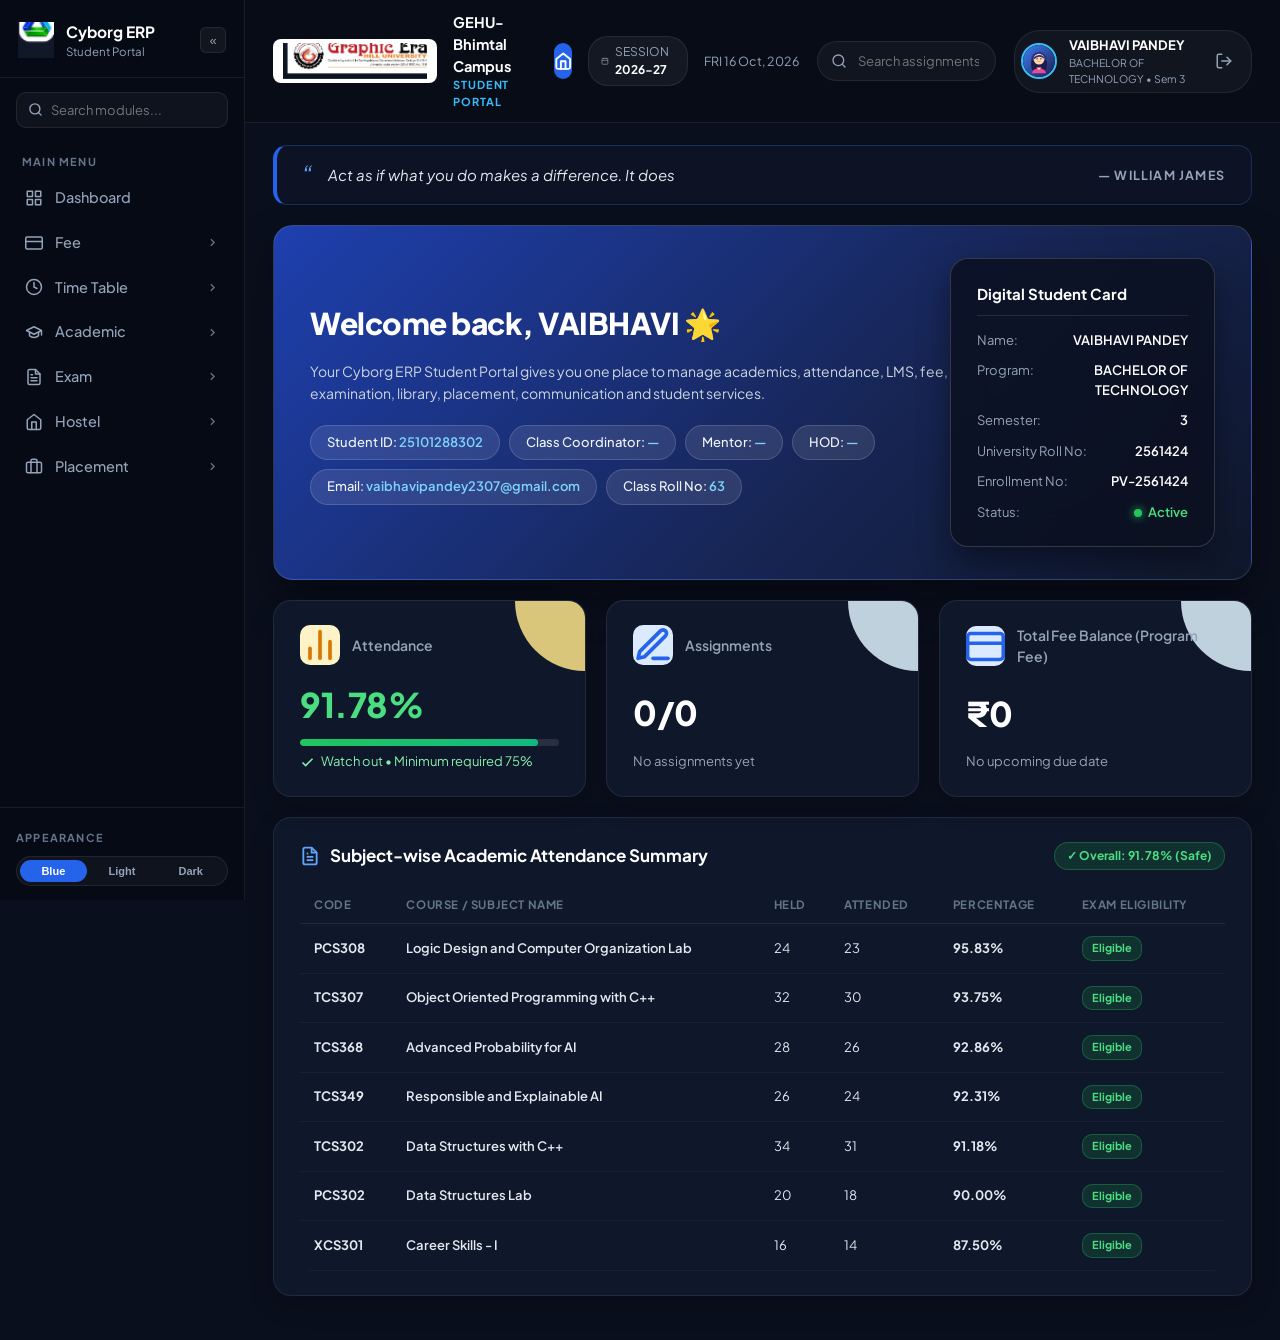
==== commit 96ae6bca: "feat: add Hostel Fee, Placement with 3rd sem eligibility, remove Grievance & Circular, and enlarge t" ====
--- a/dashboard.html
+++ b/dashboard.html
@@ -79,7 +79,7 @@
       </a>
 
       <!-- Academic -->
-      <a class="nav-item" data-tab="academic">
+      <a class="nav-item" id="navAcademic" data-tab="academic">
         <div class="nav-item-left">
           <svg viewBox="0 0 24 24" fill="none" stroke="currentColor" stroke-width="2" stroke-linecap="round" stroke-linejoin="round">
             <path d="M22 10v6M2 10l10-5 10 5-10 5z"></path>
@@ -91,7 +91,7 @@
       </a>
 
       <!-- Exam -->
-      <a class="nav-item" data-tab="exam">
+      <a class="nav-item" id="navExam" data-tab="exam">
         <div class="nav-item-left">
           <svg viewBox="0 0 24 24" fill="none" stroke="currentColor" stroke-width="2" stroke-linecap="round" stroke-linejoin="round">
             <path d="M14 2H6a2 2 0 0 0-2 2v16a2 2 0 0 0 2 2h12a2 2 0 0 0 2-2V8z"></path>
@@ -105,31 +105,8 @@
         <svg class="arrow-icon" viewBox="0 0 24 24" fill="none" stroke="currentColor" stroke-width="2.5"><polyline points="9 18 15 12 9 6"></polyline></svg>
       </a>
 
-      <!-- Grievance -->
-      <a class="nav-item" data-tab="grievance">
-        <div class="nav-item-left">
-          <svg viewBox="0 0 24 24" fill="none" stroke="currentColor" stroke-width="2" stroke-linecap="round" stroke-linejoin="round">
-            <path d="M21 15a2 2 0 0 1-2 2H7l-4 4V5a2 2 0 0 1 2-2h14a2 2 0 0 1 2 2z"></path>
-          </svg>
-          <span>Grievance</span>
-        </div>
-        <svg class="arrow-icon" viewBox="0 0 24 24" fill="none" stroke="currentColor" stroke-width="2.5"><polyline points="9 18 15 12 9 6"></polyline></svg>
-      </a>
-
-      <!-- Circular -->
-      <a class="nav-item" data-tab="circular">
-        <div class="nav-item-left">
-          <svg viewBox="0 0 24 24" fill="none" stroke="currentColor" stroke-width="2" stroke-linecap="round" stroke-linejoin="round">
-            <path d="M18 8A6 6 0 0 0 6 8c0 7-3 9-3 9h18s-3-2-3-9"></path>
-            <path d="M13.73 21a2 2 0 0 1-3.46 0"></path>
-          </svg>
-          <span>Circular</span>
-        </div>
-        <svg class="arrow-icon" viewBox="0 0 24 24" fill="none" stroke="currentColor" stroke-width="2.5"><polyline points="9 18 15 12 9 6"></polyline></svg>
-      </a>
-
       <!-- Hostel -->
-      <a class="nav-item" data-tab="hostel">
+      <a class="nav-item" id="navHostel" data-tab="hostel">
         <div class="nav-item-left">
           <svg viewBox="0 0 24 24" fill="none" stroke="currentColor" stroke-width="2" stroke-linecap="round" stroke-linejoin="round">
             <path d="M3 9l9-7 9 7v11a2 2 0 0 1-2 2H5a2 2 0 0 1-2-2z"></path>
@@ -141,7 +118,7 @@
       </a>
 
       <!-- Placement -->
-      <a class="nav-item" data-tab="placement">
+      <a class="nav-item" id="navPlacement" data-tab="placement">
         <div class="nav-item-left">
           <svg viewBox="0 0 24 24" fill="none" stroke="currentColor" stroke-width="2" stroke-linecap="round" stroke-linejoin="round">
             <rect x="2" y="7" width="20" height="14" rx="2" ry="2"></rect>
@@ -648,15 +625,15 @@
           </div>
 
           <!-- Card 6: Carry Papers -->
-          <div class="metric-mini-card">
+          <div class="metric-mini-card" id="homeCarryCard" style="cursor: pointer;" title="Click to view Exam & Back Papers">
             <div>
-              <div class="metric-mini-icon icon-multi">
+              <div class="metric-mini-icon icon-red" style="background: rgba(239, 68, 68, 0.15); color: #ef4444;">
                 <svg width="16" height="16" viewBox="0 0 24 24" fill="none" stroke="currentColor" stroke-width="2.5"><line x1="18" y1="20" x2="18" y2="10"></line><line x1="12" y1="20" x2="12" y2="4"></line><line x1="6" y1="20" x2="6" y2="14"></line></svg>
               </div>
               <div class="metric-mini-title">Carry Papers</div>
-              <div class="metric-mini-val">0</div>
-            </div>
-            <div class="metric-mini-sub">No back papers</div>
+              <div class="metric-mini-val" style="color: #f87171;">1</div>
+            </div>
+            <div class="metric-mini-sub" style="color: #fca5a5;">1 back paper in Sem 2 (AI - 7.78 SGPA)</div>
           </div>
 
         </div>
@@ -1228,6 +1205,237 @@
 
           </div>
 
+          <!-- Scholarship Notice Banner (Matches Screenshot Top) -->
+          <div class="scholarship-notice-card">
+            <div class="scholarship-trophy-icon">
+              <svg width="34" height="34" viewBox="0 0 24 24" fill="none" stroke="#eab308" stroke-width="2" stroke-linecap="round" stroke-linejoin="round">
+                <path d="M6 9H4.5a2.5 2.5 0 0 1 0-5H6"></path>
+                <path d="M18 9h1.5a2.5 2.5 0 0 0 0-5H18"></path>
+                <path d="M4 22h16"></path>
+                <path d="M10 14.66V17c0 .55-.45 1-1 1H7.5c-.55 0-1-.45-1-1v-2.34"></path>
+                <path d="M14 14.66V17c0 .55.45 1 1 1h1.5c.55 0 1-.45 1-1v-2.34"></path>
+                <path d="M18 2H6v7a6 6 0 0 0 12 0V2z"></path>
+              </svg>
+            </div>
+            <div class="scholarship-notice-text">No scholarships yet.</div>
+          </div>
+
+          <!-- Hostel Fee Card (Matches Screenshot Exactly) -->
+          <div class="hostel-fee-card" id="hostelFeeCard">
+            <div class="hostel-card-header">
+              <h3 class="hostel-card-title">Hostel Fee</h3>
+              <span class="hostel-badge-pill">HOSTEL</span>
+            </div>
+
+            <!-- Inner Pending Box -->
+            <div class="hostel-pending-box">
+              <div class="hostel-pending-title">Pending Amount</div>
+              <div class="hostel-pending-amount">₹0</div>
+              <div class="hostel-last-date">Last date: —</div>
+              <button class="btn-hostel-pay" onclick="alert('Hostel Fee is fully cleared! No pending balance.')">Pay Now</button>
+            </div>
+
+            <!-- Financial Breakdown (Matches Screenshot: ₹1,00,000 / ₹1,00,000 / ₹0) -->
+            <div class="hostel-breakdown-list">
+              <div class="hostel-breakdown-row">
+                <span class="hostel-bd-label">Total Fee</span>
+                <span class="hostel-bd-val">₹1,00,000</span>
+              </div>
+              <div class="hostel-breakdown-row">
+                <span class="hostel-bd-label">Paid</span>
+                <span class="hostel-bd-val">₹1,00,000</span>
+              </div>
+              <div class="hostel-breakdown-row">
+                <span class="hostel-bd-label">Scholarship</span>
+                <span class="hostel-bd-val">₹0</span>
+              </div>
+            </div>
+          </div>
+
+          <!-- Training & Placement Card (Matches Screenshot & User Request) -->
+          <div class="placement-card" id="placementCard">
+            <div class="placement-card-header">
+              <h3 class="placement-card-title">Training & Placement</h3>
+              <button class="btn-placement-view" id="btnPlacementViewAll">View All</button>
+            </div>
+
+            <div class="placement-empty-box" id="placementEmptyBox">
+              <div class="placement-briefcase-icon">
+                <svg width="36" height="36" viewBox="0 0 24 24" fill="none" stroke="#94a3b8" stroke-width="2" stroke-linecap="round" stroke-linejoin="round">
+                  <rect x="2" y="7" width="20" height="14" rx="2" ry="2"></rect>
+                  <path d="M16 21V5a2 2 0 0 0-2-2h-4a2 2 0 0 0-2 2v16"></path>
+                </svg>
+              </div>
+              <div class="placement-empty-desc">
+                No openings right now. Upcoming drives, internships and placement notices will appear here.
+              </div>
+              <div class="placement-status-pill" id="pillPlacementStatus">
+                <svg width="15" height="15" viewBox="0 0 24 24" fill="none" stroke="currentColor" stroke-width="2.5"><circle cx="12" cy="12" r="10"></circle><line x1="12" y1="8" x2="12" y2="12"></line><line x1="12" y1="16" x2="12.01" y2="16"></line></svg>
+                <span>Not eligible in 3 Sem</span>
+              </div>
+            </div>
+          </div>
+
+        </div>
+
+      </section>
+
+      <!-- ======================================================== -->
+      <!-- SECTION 5: EXAM & RESULT SUMMARY (OFFICIAL VIEW)         -->
+      <!-- ======================================================== -->
+      <section id="examView" class="view-section" style="display: none;">
+        
+        <!-- Back to Overview Button Row -->
+        <div class="back-bar-row">
+          <button class="btn-back-overview btn-back-to-home">
+            <svg width="16" height="16" viewBox="0 0 24 24" fill="none" stroke="currentColor" stroke-width="2.5"><polyline points="15 18 9 12 15 6"></polyline></svg>
+            <span>Back to Main Overview</span>
+          </button>
+        </div>
+
+        <!-- Top Header Card (Matches Screenshot) -->
+        <div class="exam-header-card">
+          <div class="exam-header-main">
+            <h1 class="exam-main-title">Exam Summary</h1>
+            <p class="exam-main-desc">Your year and semester wise result summary across the programme</p>
+          </div>
+          <div class="exam-header-right">
+            <span class="exam-sem-badge">
+              <svg width="14" height="14" viewBox="0 0 24 24" fill="none" stroke="currentColor" stroke-width="2"><path d="M22 10v6M2 10l10-5 10 5-10 5z"></path><path d="M6 12v5c3 3 9 3 12 0v-5"></path></svg>
+              <span>2 Semesters</span>
+            </span>
+          </div>
+        </div>
+
+        <!-- 3 Stat Cards Grid (Matches Screenshot with 1 back paper in Sem 2) -->
+        <div class="exam-stat-grid">
+          
+          <!-- Card 1: Semesters Recorded -->
+          <div class="exam-stat-card">
+            <div class="exam-stat-icon-wrap icon-wrap-blue">
+              <svg viewBox="0 0 24 24" fill="none" stroke="currentColor" stroke-width="2.2"><rect x="3" y="4" width="18" height="18" rx="2" ry="2"></rect><line x1="16" y1="2" x2="16" y2="6"></line><line x1="8" y1="2" x2="8" y2="6"></line><line x1="3" y1="10" x2="21" y2="10"></line></svg>
+            </div>
+            <div class="exam-stat-details">
+              <div class="exam-stat-val">2</div>
+              <div class="exam-stat-label">Semesters Recorded</div>
+            </div>
+          </div>
+
+          <!-- Card 2: Latest SGPA -->
+          <div class="exam-stat-card">
+            <div class="exam-stat-icon-wrap icon-wrap-star">
+              <svg viewBox="0 0 24 24" fill="none" stroke="currentColor" stroke-width="2.2"><polygon points="12 2 15.09 8.26 22 9.27 17 14.14 18.18 21.02 12 17.77 5.82 21.02 7 14.14 2 9.27 8.91 8.26 12 2"></polygon></svg>
+            </div>
+            <div class="exam-stat-details">
+              <div class="exam-stat-val">7.78</div>
+              <div class="exam-stat-label">Latest SGPA</div>
+            </div>
+          </div>
+
+          <!-- Card 3: Total Back Paper(s) (1 Back as requested) -->
+          <div class="exam-stat-card">
+            <div class="exam-stat-icon-wrap icon-wrap-back">
+              <svg viewBox="0 0 24 24" fill="none" stroke="currentColor" stroke-width="2.2"><circle cx="12" cy="12" r="10"></circle><line x1="12" y1="8" x2="12" y2="12"></line><line x1="12" y1="16" x2="12.01" y2="16"></line></svg>
+            </div>
+            <div class="exam-stat-details">
+              <div class="exam-stat-val val-has-back">1</div>
+              <div class="exam-stat-label">Total Back Paper(s)</div>
+            </div>
+          </div>
+
+        </div>
+
+        <!-- Lower Card: Result Summary Table (Matches Screenshot) -->
+        <div class="exam-result-panel">
+          
+          <div class="exam-result-header">
+            <div class="result-header-left">
+              <div class="result-number-badge">1</div>
+              <div>
+                <h2 class="result-section-title">Result Summary</h2>
+                <p class="result-section-sub">Year / semester wise SGPA, back papers and result status</p>
+              </div>
+            </div>
+            <span class="result-tag-pill">Results</span>
+          </div>
+
+          <div class="table-responsive">
+            <table class="exam-result-table">
+              <thead>
+                <!-- Main Column Headers -->
+                <tr>
+                  <th style="width: 60px;">S.No.</th>
+                  <th>Year / Sem</th>
+                  <th>SGPA</th>
+                  <th>Back Paper(s)</th>
+                  <th>Result Status</th>
+                  <th>Grade View</th>
+                  <th>Marksheet View</th>
+                  <th>Back Applied</th>
+                </tr>
+                <!-- Filter Row (Matches Screenshot Inputs with Funnel Icon) -->
+                <tr class="table-filter-row">
+                  <td></td>
+                  <td>
+                    <div class="filter-input-wrap">
+                      <input type="text" class="table-filter-input" placeholder="">
+                      <svg viewBox="0 0 24 24" fill="none" stroke="currentColor" stroke-width="2"><polygon points="22 3 2 3 10 12.46 10 19 14 21 14 12.46 22 3"></polygon></svg>
+                    </div>
+                  </td>
+                  <td>
+                    <div class="filter-input-wrap">
+                      <input type="text" class="table-filter-input" placeholder="">
+                      <svg viewBox="0 0 24 24" fill="none" stroke="currentColor" stroke-width="2"><polygon points="22 3 2 3 10 12.46 10 19 14 21 14 12.46 22 3"></polygon></svg>
+                    </div>
+                  </td>
+                  <td>
+                    <div class="filter-input-wrap">
+                      <input type="text" class="table-filter-input" placeholder="">
+                      <svg viewBox="0 0 24 24" fill="none" stroke="currentColor" stroke-width="2"><polygon points="22 3 2 3 10 12.46 10 19 14 21 14 12.46 22 3"></polygon></svg>
+                    </div>
+                  </td>
+                  <td>
+                    <div class="filter-input-wrap">
+                      <input type="text" class="table-filter-input" placeholder="">
+                      <svg viewBox="0 0 24 24" fill="none" stroke="currentColor" stroke-width="2"><polygon points="22 3 2 3 10 12.46 10 19 14 21 14 12.46 22 3"></polygon></svg>
+                    </div>
+                  </td>
+                  <td></td>
+                  <td></td>
+                  <td></td>
+                </tr>
+              </thead>
+              <tbody>
+                <!-- Row 1: Semester 1 (7.19 SGPA, No Backs) -->
+                <tr>
+                  <td class="text-center">1</td>
+                  <td class="text-center font-bold">1</td>
+                  <td class="text-highlight-sgpa">7.19</td>
+                  <td><span class="badge-no-backs">No Backs</span></td>
+                  <td><span class="badge-pass-clean">Pass With First Attempt</span></td>
+                  <td><button class="btn-exam-action" onclick="alert('Grade Card for Semester 1 (SGPA: 7.19) - All subjects passed successfully!')">View</button></td>
+                  <td><button class="btn-exam-action" onclick="alert('Marksheet Detail for Semester 1 downloaded!')">View Detail</button></td>
+                  <td><button class="btn-exam-action btn-exam-applied" onclick="alert('Status: No back papers in Semester 1!')">Back Applied</button></td>
+                </tr>
+
+                <!-- Row 2: Semester 2 (7.78 SGPA, 1 Back Paper in AI as requested) -->
+                <tr class="row-highlight-back">
+                  <td class="text-center">2</td>
+                  <td class="text-center font-bold">2</td>
+                  <td class="text-highlight-sgpa">7.78</td>
+                  <td>
+                    <span class="badge-one-back">1 Back Paper</span>
+                    <div style="font-size: 11px; color: #dc2626; font-weight: 600; margin-top: 3px;">Subject: AI</div>
+                  </td>
+                  <td><span class="badge-pass-back">Promoted with 1 Back</span></td>
+                  <td><button class="btn-exam-action" onclick="alert('Grade Card for Semester 2 (SGPA: 7.78)\nBack Paper: Artificial Intelligence (AI)')">View</button></td>
+                  <td><button class="btn-exam-action" onclick="alert('Marksheet Detail for Semester 2 (SGPA: 7.78) downloaded!\nBack Paper Subject: Artificial Intelligence (AI)')">View Detail</button></td>
+                  <td><button class="btn-exam-action btn-apply-active" onclick="alert('Back Paper Examination form opened for Artificial Intelligence (AI) - Semester 2.\nApplication Fee: ₹1,500')">Back Applied</button></td>
+                </tr>
+              </tbody>
+            </table>
+          </div>
+
         </div>
 
       </section>
--- a/dashboard.css
+++ b/dashboard.css
@@ -45,7 +45,7 @@
   font-family: 'Plus Jakarta Sans', -apple-system, BlinkMacSystemFont, "Segoe UI", Roboto, sans-serif;
   background-color: var(--bg-primary);
   color: var(--text-main);
-  font-size: 14.5px;
+  font-size: 15.5px;
   line-height: 1.5;
   min-height: 100vh;
   display: flex;
@@ -232,11 +232,11 @@
   display: flex;
   align-items: center;
   justify-content: space-between;
-  padding: 9px 12px;
+  padding: 10px 13px;
   border-radius: 10px;
   color: var(--text-muted);
   text-decoration: none;
-  font-size: 13.5px;
+  font-size: 14.5px;
   font-weight: 500;
   cursor: pointer;
   transition: all 0.2s;
@@ -1152,13 +1152,13 @@
 .icon-multi { background: #ede9fe; color: #6d28d9; }
 
 .metric-mini-title {
-  font-size: 12px;
+  font-size: 13.5px;
   font-weight: 600;
   color: var(--text-muted);
 }
 
 .metric-mini-val {
-  font-size: 24px;
+  font-size: 26px;
   font-weight: 800;
   color: #ffffff;
   margin: 5px 0 3px;
@@ -1169,7 +1169,7 @@
 }
 
 .metric-mini-sub {
-  font-size: 11px;
+  font-size: 12.5px;
   color: var(--text-dim);
 }
 
@@ -2060,6 +2060,312 @@
 
 [data-theme="light"] .tt-stat-val {
   color: #0f172a;
+}
+
+/* ========================================= */
+/* SECTION 5: EXAM & RESULT SUMMARY STYLES   */
+/* ========================================= */
+
+.exam-header-card {
+  background: var(--bg-card);
+  border: 1px solid var(--bg-card-border);
+  border-radius: 18px;
+  padding: 22px 26px;
+  display: flex;
+  align-items: center;
+  justify-content: space-between;
+  gap: 16px;
+  box-shadow: 0 10px 24px rgba(0, 0, 0, 0.2);
+}
+
+.exam-header-main {
+  display: flex;
+  flex-direction: column;
+  gap: 4px;
+}
+
+.exam-main-title {
+  font-size: 22px;
+  font-weight: 800;
+  color: #ffffff;
+  letter-spacing: -0.3px;
+}
+
+.exam-main-desc {
+  font-size: 13px;
+  color: var(--text-muted);
+}
+
+.exam-sem-badge {
+  display: inline-flex;
+  align-items: center;
+  gap: 6px;
+  background: rgba(37, 99, 235, 0.15);
+  border: 1px solid rgba(59, 130, 246, 0.3);
+  color: #60a5fa;
+  font-size: 12.5px;
+  font-weight: 700;
+  padding: 6px 14px;
+  border-radius: 20px;
+}
+
+/* 3 STATS CARDS */
+.exam-stat-grid {
+  display: grid;
+  grid-template-columns: repeat(3, 1fr);
+  gap: 16px;
+}
+
+.exam-stat-card {
+  background: var(--bg-card);
+  border: 1px solid var(--bg-card-border);
+  border-radius: 16px;
+  padding: 20px 22px;
+  display: flex;
+  align-items: center;
+  gap: 16px;
+  box-shadow: 0 6px 18px rgba(0, 0, 0, 0.15);
+}
+
+.exam-stat-icon-wrap {
+  width: 44px;
+  height: 44px;
+  border-radius: 12px;
+  display: flex;
+  align-items: center;
+  justify-content: center;
+  flex-shrink: 0;
+}
+
+.exam-stat-icon-wrap svg {
+  width: 22px;
+  height: 22px;
+}
+
+.icon-wrap-blue {
+  background: rgba(37, 99, 235, 0.15);
+  border: 1px solid rgba(59, 130, 246, 0.3);
+  color: #60a5fa;
+}
+
+.icon-wrap-star {
+  background: rgba(56, 189, 248, 0.15);
+  border: 1px solid rgba(56, 189, 248, 0.3);
+  color: #38bdf8;
+}
+
+.icon-wrap-back {
+  background: rgba(239, 68, 68, 0.15);
+  border: 1px solid rgba(239, 68, 68, 0.3);
+  color: #f87171;
+}
+
+.exam-stat-details {
+  display: flex;
+  flex-direction: column;
+  gap: 2px;
+}
+
+.exam-stat-val {
+  font-size: 26px;
+  font-weight: 800;
+  color: #ffffff;
+  line-height: 1.1;
+}
+
+.val-has-back {
+  color: #f87171;
+}
+
+.exam-stat-label {
+  font-size: 12px;
+  color: var(--text-muted);
+  font-weight: 600;
+}
+
+/* RESULT PANEL & TABLE */
+.exam-result-panel {
+  background: var(--bg-card);
+  border: 1px solid var(--bg-card-border);
+  border-radius: 18px;
+  padding: 24px;
+  box-shadow: 0 10px 24px rgba(0, 0, 0, 0.2);
+  display: flex;
+  flex-direction: column;
+  gap: 16px;
+}
+
+.exam-result-header {
+  display: flex;
+  align-items: center;
+  justify-content: space-between;
+}
+
+.result-header-left {
+  display: flex;
+  align-items: center;
+  gap: 12px;
+}
+
+.result-number-badge {
+  width: 32px;
+  height: 32px;
+  border-radius: 50%;
+  background: #2563eb;
+  color: #ffffff;
+  display: flex;
+  align-items: center;
+  justify-content: center;
+  font-size: 14px;
+  font-weight: 800;
+  flex-shrink: 0;
+}
+
+.result-section-title {
+  font-size: 18px;
+  font-weight: 800;
+  color: #ffffff;
+}
+
+.result-section-sub {
+  font-size: 12px;
+  color: var(--text-muted);
+}
+
+.result-tag-pill {
+  background: rgba(37, 99, 235, 0.15);
+  color: #60a5fa;
+  border: 1px solid rgba(59, 130, 246, 0.3);
+  font-size: 11.5px;
+  font-weight: 700;
+  padding: 4px 12px;
+  border-radius: 14px;
+}
+
+.exam-result-table {
+  width: 100%;
+  border-collapse: collapse;
+  font-size: 13px;
+  min-width: 820px;
+}
+
+.exam-result-table th {
+  text-align: left;
+  padding: 10px 14px;
+  color: var(--text-dim);
+  font-size: 11.5px;
+  font-weight: 700;
+  text-transform: uppercase;
+  letter-spacing: 0.6px;
+  border-bottom: 1px solid var(--bg-card-border);
+}
+
+.table-filter-row td {
+  padding: 6px 14px 12px !important;
+  border-bottom: 1px solid var(--bg-card-border) !important;
+}
+
+.filter-input-wrap {
+  position: relative;
+  display: flex;
+  align-items: center;
+  width: 100%;
+  max-width: 130px;
+}
+
+.table-filter-input {
+  width: 100%;
+  height: 28px;
+  background: rgba(255, 255, 255, 0.04);
+  border: 1px solid var(--bg-card-border);
+  border-radius: 6px;
+  padding: 2px 24px 2px 8px;
+  color: #ffffff;
+  font-size: 11.5px;
+  outline: none;
+}
+
+.table-filter-input:focus {
+  border-color: var(--accent-blue);
+}
+
+.filter-input-wrap svg {
+  position: absolute;
+  right: 6px;
+  width: 12px;
+  height: 12px;
+  color: var(--text-dim);
+  pointer-events: none;
+}
+
+.exam-result-table td {
+  padding: 14px 14px;
+  border-bottom: 1px solid rgba(255, 255, 255, 0.04);
+  color: #e2e8f0;
+  vertical-align: middle;
+}
+
+.text-highlight-sgpa {
+  font-weight: 800;
+  color: #60a5fa;
+  font-size: 14px;
+}
+
+.badge-no-backs {
+  display: inline-block;
+  background: rgba(34, 197, 94, 0.15);
+  color: #4ade80;
+  border: 1px solid rgba(34, 197, 94, 0.3);
+  font-size: 11px;
+  font-weight: 700;
+  padding: 3px 9px;
+  border-radius: 10px;
+}
+
+.badge-one-back {
+  display: inline-block;
+  background: rgba(239, 68, 68, 0.15);
+  color: #f87171;
+  border: 1px solid rgba(239, 68, 68, 0.3);
+  font-size: 11px;
+  font-weight: 700;
+  padding: 3px 9px;
+  border-radius: 10px;
+}
+
+.badge-pass-clean {
+  color: #cbd5e1;
+  font-weight: 500;
+}
+
+.badge-pass-back {
+  color: #fca5a5;
+  font-weight: 600;
+}
+
+.row-highlight-back {
+  background: rgba(239, 68, 68, 0.04);
+}
+
+.btn-exam-action {
+  background: transparent;
+  border: none;
+  color: #60a5fa;
+  font-weight: 600;
+  font-size: 12.5px;
+  cursor: pointer;
+  padding: 4px 6px;
+  transition: color 0.2s;
+  text-decoration: underline;
+}
+
+.btn-exam-action:hover {
+  color: #93c5fd;
+}
+
+.btn-apply-active {
+  color: #f87171;
+  font-weight: 700;
 }
 
 /* ========================================================= */
@@ -2492,16 +2798,16 @@
     border-radius: 14px;
   }
   .fee-student-name {
-    font-size: 17px;
+    font-size: 19px;
   }
   .fee-field-row {
-    font-size: 12.5px;
+    font-size: 14px;
   }
   .fee-pending-amount {
-    font-size: 32px;
+    font-size: 36px;
   }
   .fee-breakdown-row {
-    font-size: 13.5px;
+    font-size: 14.5px;
   }
   .fee-receipt-item {
     flex-direction: column;
@@ -2514,4 +2820,280 @@
   }
 }
 
-
+/* ======================================================== */
+/* SECTION: SCHOLARSHIP NOTICE (MATCHES SCREENSHOT)          */
+/* ======================================================== */
+.scholarship-notice-card {
+  background: rgba(234, 179, 8, 0.05);
+  border: 1.5px dashed rgba(234, 179, 8, 0.3);
+  border-radius: 18px;
+  padding: 24px 20px;
+  display: flex;
+  flex-direction: column;
+  align-items: center;
+  justify-content: center;
+  gap: 10px;
+  text-align: center;
+  margin-top: 20px;
+}
+
+.scholarship-trophy-icon {
+  display: flex;
+  align-items: center;
+  justify-content: center;
+  filter: drop-shadow(0 2px 8px rgba(234, 179, 8, 0.3));
+}
+
+.scholarship-notice-text {
+  font-size: 16px;
+  font-weight: 500;
+  color: var(--text-muted);
+}
+
+/* ======================================================== */
+/* SECTION: HOSTEL FEE CARD (MATCHES SCREENSHOT EXACTLY)    */
+/* ======================================================== */
+.hostel-fee-card {
+  background: var(--bg-card);
+  border: 1px solid var(--bg-card-border);
+  border-radius: 20px;
+  padding: 24px;
+  margin-top: 20px;
+  box-shadow: 0 4px 20px rgba(0, 0, 0, 0.15);
+  transition: all 0.3s ease;
+}
+
+.hostel-card-header {
+  display: flex;
+  align-items: center;
+  justify-content: space-between;
+  margin-bottom: 20px;
+}
+
+.hostel-card-title {
+  font-size: 19px;
+  font-weight: 700;
+  color: var(--text-main);
+  letter-spacing: -0.3px;
+}
+
+.hostel-badge-pill {
+  background: #ede9fe;
+  color: #7c3aed;
+  font-size: 12px;
+  font-weight: 800;
+  letter-spacing: 0.8px;
+  padding: 5px 14px;
+  border-radius: 999px;
+  display: inline-flex;
+  align-items: center;
+}
+
+[data-theme="dark"] .hostel-badge-pill {
+  background: rgba(124, 58, 237, 0.22);
+  color: #c084fc;
+}
+
+.hostel-pending-box {
+  background: rgba(124, 58, 237, 0.04);
+  border: 1.5px solid rgba(124, 58, 237, 0.2);
+  border-radius: 18px;
+  padding: 24px 20px;
+  margin-bottom: 22px;
+}
+
+.hostel-pending-title {
+  font-size: 16px;
+  font-weight: 600;
+  color: #7c3aed;
+  margin-bottom: 6px;
+}
+
+[data-theme="dark"] .hostel-pending-title {
+  color: #c084fc;
+}
+
+.hostel-pending-amount {
+  font-size: 42px;
+  font-weight: 800;
+  color: #7c3aed;
+  line-height: 1.1;
+  margin-bottom: 6px;
+}
+
+[data-theme="dark"] .hostel-pending-amount {
+  color: #c084fc;
+}
+
+.hostel-last-date {
+  font-size: 14.5px;
+  color: var(--text-dim);
+  margin-bottom: 16px;
+}
+
+.btn-hostel-pay {
+  background: #7c3aed;
+  color: #ffffff;
+  border: none;
+  border-radius: 12px;
+  padding: 10px 24px;
+  font-size: 15.5px;
+  font-weight: 700;
+  cursor: pointer;
+  transition: all 0.2s ease;
+  box-shadow: 0 3px 12px rgba(124, 58, 237, 0.3);
+}
+
+.btn-hostel-pay:hover {
+  background: #6d28d9;
+  transform: translateY(-1px);
+}
+
+.hostel-breakdown-list {
+  display: flex;
+  flex-direction: column;
+}
+
+.hostel-breakdown-row {
+  display: flex;
+  align-items: center;
+  justify-content: space-between;
+  padding: 14px 0;
+  border-bottom: 1px dashed var(--bg-card-border);
+}
+
+.hostel-breakdown-row:last-child {
+  border-bottom: none;
+}
+
+.hostel-bd-label {
+  font-size: 15.5px;
+  color: var(--text-muted);
+}
+
+.hostel-bd-val {
+  font-size: 16.5px;
+  font-weight: 700;
+  color: var(--text-main);
+}
+
+/* ======================================================== */
+/* SECTION: TRAINING & PLACEMENT (MATCHES SCREENSHOT)       */
+/* ======================================================== */
+.placement-card {
+  background: var(--bg-card);
+  border: 1px solid var(--bg-card-border);
+  border-radius: 20px;
+  padding: 24px;
+  margin-top: 20px;
+  box-shadow: 0 4px 20px rgba(0, 0, 0, 0.15);
+  transition: all 0.3s ease;
+}
+
+.placement-card-header {
+  display: flex;
+  align-items: center;
+  justify-content: space-between;
+  margin-bottom: 20px;
+}
+
+.placement-card-title {
+  font-size: 19px;
+  font-weight: 700;
+  color: var(--text-main);
+  letter-spacing: -0.3px;
+}
+
+.btn-placement-view {
+  background: rgba(37, 99, 235, 0.09);
+  color: var(--accent-cyan);
+  border: 1px solid rgba(56, 189, 248, 0.2);
+  border-radius: 999px;
+  padding: 6px 18px;
+  font-size: 14px;
+  font-weight: 600;
+  cursor: pointer;
+  transition: all 0.2s ease;
+}
+
+.btn-placement-view:hover {
+  background: rgba(37, 99, 235, 0.2);
+  transform: translateY(-1px);
+}
+
+.placement-empty-box {
+  background: rgba(255, 255, 255, 0.02);
+  border: 1.5px dashed var(--bg-card-border);
+  border-radius: 18px;
+  padding: 34px 20px;
+  text-align: center;
+  display: flex;
+  flex-direction: column;
+  align-items: center;
+  gap: 12px;
+  cursor: pointer;
+  transition: all 0.2s ease;
+}
+
+.placement-empty-box:hover {
+  border-color: rgba(239, 68, 68, 0.4);
+  background: rgba(239, 68, 68, 0.03);
+}
+
+.placement-briefcase-icon {
+  width: 58px;
+  height: 58px;
+  border-radius: 16px;
+  background: rgba(148, 163, 184, 0.1);
+  display: flex;
+  align-items: center;
+  justify-content: center;
+  margin-bottom: 4px;
+}
+
+.placement-empty-desc {
+  font-size: 15px;
+  line-height: 1.6;
+  color: var(--text-muted);
+  max-width: 440px;
+}
+
+.placement-status-pill {
+  background: rgba(239, 68, 68, 0.12);
+  color: #ef4444;
+  border: 1px solid rgba(239, 68, 68, 0.25);
+  border-radius: 999px;
+  padding: 6px 18px;
+  font-size: 14px;
+  font-weight: 700;
+  display: inline-flex;
+  align-items: center;
+  gap: 7px;
+  margin-top: 6px;
+  transition: all 0.2s ease;
+}
+
+.placement-status-pill:hover {
+  background: rgba(239, 68, 68, 0.2);
+  transform: scale(1.02);
+}
+
+/* Card highlight pulse effect */
+.card-pulse-highlight {
+  animation: pulseCard 1.8s ease-in-out;
+}
+
+@keyframes pulseCard {
+  0% {
+    box-shadow: 0 0 0 0 rgba(124, 58, 237, 0.7);
+  }
+  50% {
+    box-shadow: 0 0 0 12px rgba(124, 58, 237, 0);
+  }
+  100% {
+    box-shadow: 0 4px 20px rgba(0, 0, 0, 0.15);
+  }
+}
+
+
+
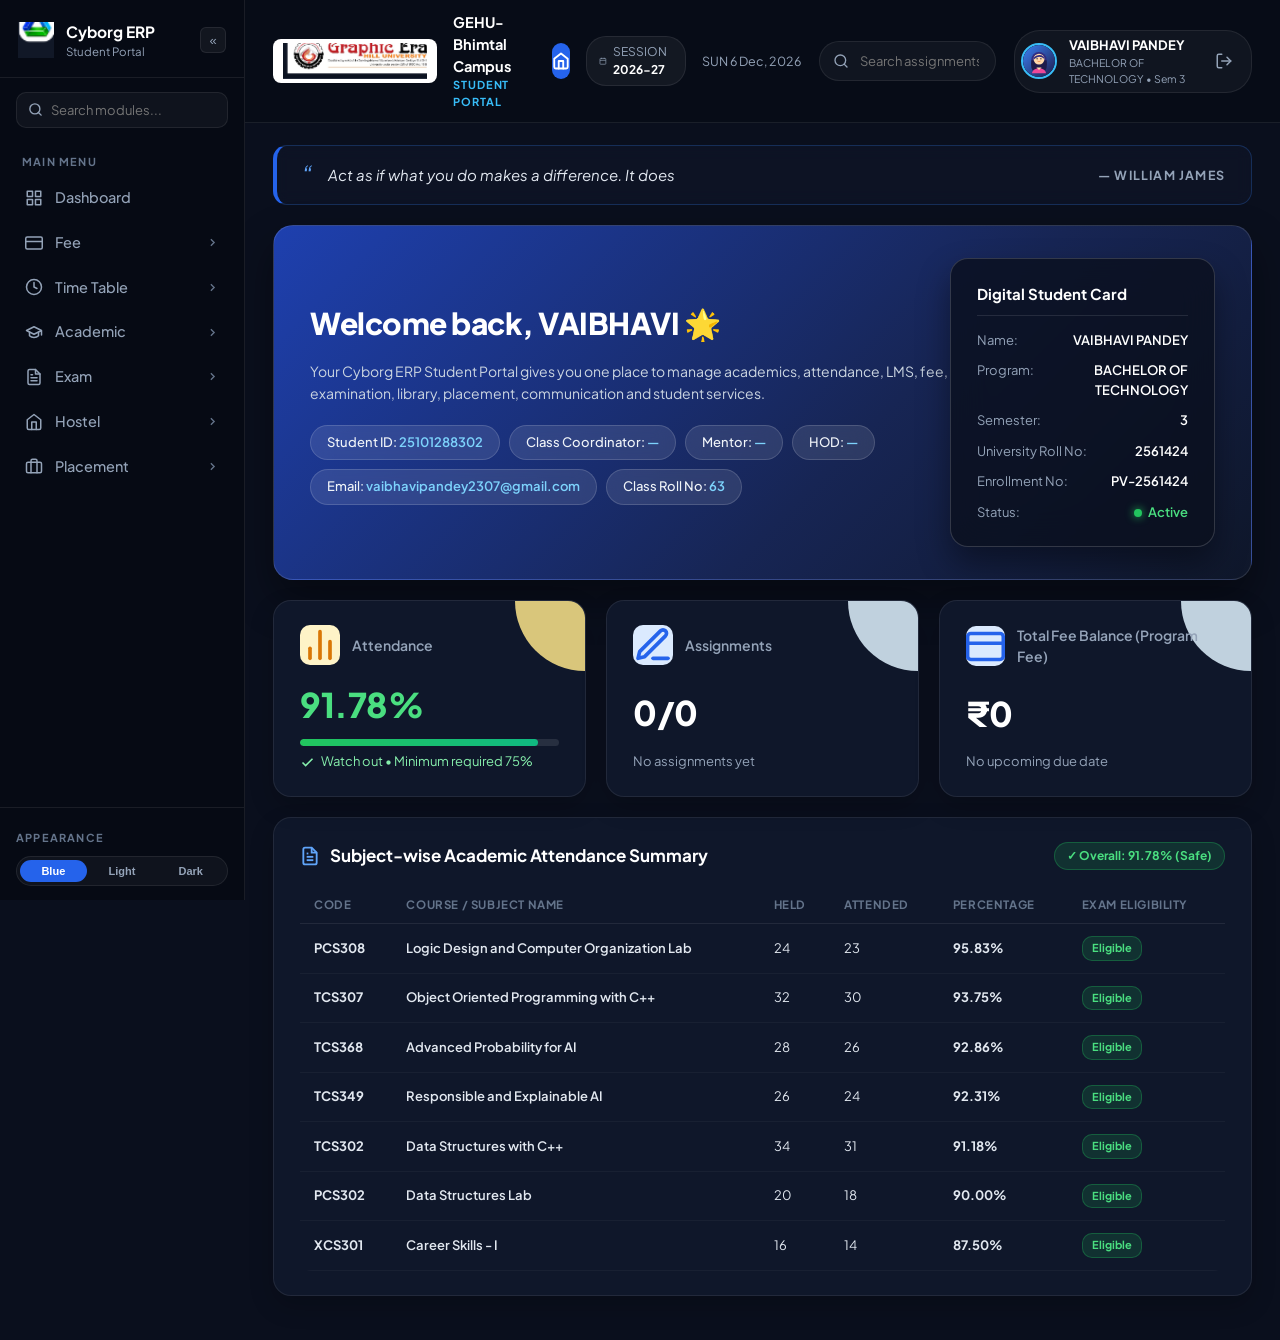
==== commit 0f42bf54: "Add auto-updating live date and time feature across portal" ====
--- a/dashboard.html
+++ b/dashboard.html
@@ -175,9 +175,9 @@
         </button>
         <div class="session-badge">
           <svg width="14" height="14" viewBox="0 0 24 24" fill="none" stroke="currentColor" stroke-width="2"><rect x="3" y="4" width="18" height="18" rx="2" ry="2"></rect><line x1="16" y1="2" x2="16" y2="6"></line><line x1="8" y1="2" x2="8" y2="6"></line><line x1="3" y1="10" x2="21" y2="10"></line></svg>
-          <span>SESSION <strong>2026-27</strong></span>
-        </div>
-        <div class="current-date">FRI 16 Oct, 2026</div>
+          <span id="sessionBadgeText">SESSION <strong>2026-27</strong></span>
+        </div>
+        <div class="current-date" id="topbarCurrentDate">FRI 16 Oct, 2026</div>
       </div>
 
       <!-- Center Search (Home View) -->
@@ -535,7 +535,7 @@
 
               <div class="tile-box">
                 <span class="tile-label">MOBILE NO</span>
-                <span class="tile-value">9876543210</span>
+                <span class="tile-value">9259316167</span>
               </div>
 
               <div class="tile-box">
@@ -625,15 +625,15 @@
           </div>
 
           <!-- Card 6: Carry Papers -->
-          <div class="metric-mini-card" id="homeCarryCard" style="cursor: pointer;" title="Click to view Exam & Back Papers">
+          <div class="metric-mini-card" id="homeCarryCard" style="cursor: pointer;" title="Click to view Exam & Result Summary">
             <div>
-              <div class="metric-mini-icon icon-red" style="background: rgba(239, 68, 68, 0.15); color: #ef4444;">
-                <svg width="16" height="16" viewBox="0 0 24 24" fill="none" stroke="currentColor" stroke-width="2.5"><line x1="18" y1="20" x2="18" y2="10"></line><line x1="12" y1="20" x2="12" y2="4"></line><line x1="6" y1="20" x2="6" y2="14"></line></svg>
+              <div class="metric-mini-icon icon-green" style="background: rgba(34, 197, 94, 0.15); color: #4ade80;">
+                <svg width="16" height="16" viewBox="0 0 24 24" fill="none" stroke="currentColor" stroke-width="2.5"><polyline points="20 6 9 17 4 12"></polyline></svg>
               </div>
               <div class="metric-mini-title">Carry Papers</div>
-              <div class="metric-mini-val" style="color: #f87171;">1</div>
-            </div>
-            <div class="metric-mini-sub" style="color: #fca5a5;">1 back paper in Sem 2 (AI - 7.78 SGPA)</div>
+              <div class="metric-mini-val" style="color: #4ade80;">0</div>
+            </div>
+            <div class="metric-mini-sub" style="color: #86efac;">All Clear • No active back papers</div>
           </div>
 
         </div>
@@ -646,7 +646,7 @@
             <div class="panel-header-row">
               <h3 class="panel-title">Today's Time Table & Class Substitution</h3>
               <div style="display: flex; align-items: center; gap: 8px;">
-                <span class="date-pill">Fri 16 Oct</span>
+                <span class="date-pill" id="homeTimetableDatePill">Fri 16 Oct</span>
                 <button id="btnOpenFullTimetable" class="btn-open-timetable-link" title="Open Full Weekly Time Table">Full Schedule ↗</button>
               </div>
             </div>
@@ -813,8 +813,8 @@
             </div>
           </div>
           <div class="timetable-header-right">
-            <span class="day-active-pill"><span class="live-dot"></span> Friday</span>
-            <span class="time-active-pill">11:20 PM</span>
+            <span class="day-active-pill" id="ttLiveDayPill"><span class="live-dot"></span> Friday</span>
+            <span class="time-active-pill" id="ttLiveTimePill">11:20 PM</span>
           </div>
         </div>
 
@@ -1332,13 +1332,13 @@
             </div>
           </div>
 
-          <!-- Card 3: Total Back Paper(s) (1 Back as requested) -->
+          <!-- Card 3: Total Back Paper(s) (All Clear) -->
           <div class="exam-stat-card">
-            <div class="exam-stat-icon-wrap icon-wrap-back">
-              <svg viewBox="0 0 24 24" fill="none" stroke="currentColor" stroke-width="2.2"><circle cx="12" cy="12" r="10"></circle><line x1="12" y1="8" x2="12" y2="12"></line><line x1="12" y1="16" x2="12.01" y2="16"></line></svg>
+            <div class="exam-stat-icon-wrap icon-wrap-clear">
+              <svg viewBox="0 0 24 24" fill="none" stroke="currentColor" stroke-width="2.2"><circle cx="12" cy="12" r="10"></circle><polyline points="16 10 11 15 8 12"></polyline></svg>
             </div>
             <div class="exam-stat-details">
-              <div class="exam-stat-val val-has-back">1</div>
+              <div class="exam-stat-val val-clear">0</div>
               <div class="exam-stat-label">Total Back Paper(s)</div>
             </div>
           </div>
@@ -1418,19 +1418,16 @@
                   <td><button class="btn-exam-action btn-exam-applied" onclick="alert('Status: No back papers in Semester 1!')">Back Applied</button></td>
                 </tr>
 
-                <!-- Row 2: Semester 2 (7.78 SGPA, 1 Back Paper in AI as requested) -->
-                <tr class="row-highlight-back">
+                <!-- Row 2: Semester 2 (7.78 SGPA, No Backs - All Clear) -->
+                <tr>
                   <td class="text-center">2</td>
                   <td class="text-center font-bold">2</td>
                   <td class="text-highlight-sgpa">7.78</td>
-                  <td>
-                    <span class="badge-one-back">1 Back Paper</span>
-                    <div style="font-size: 11px; color: #dc2626; font-weight: 600; margin-top: 3px;">Subject: AI</div>
-                  </td>
-                  <td><span class="badge-pass-back">Promoted with 1 Back</span></td>
-                  <td><button class="btn-exam-action" onclick="alert('Grade Card for Semester 2 (SGPA: 7.78)\nBack Paper: Artificial Intelligence (AI)')">View</button></td>
-                  <td><button class="btn-exam-action" onclick="alert('Marksheet Detail for Semester 2 (SGPA: 7.78) downloaded!\nBack Paper Subject: Artificial Intelligence (AI)')">View Detail</button></td>
-                  <td><button class="btn-exam-action btn-apply-active" onclick="alert('Back Paper Examination form opened for Artificial Intelligence (AI) - Semester 2.\nApplication Fee: ₹1,500')">Back Applied</button></td>
+                  <td><span class="badge-no-backs">No Backs</span></td>
+                  <td><span class="badge-pass-clean">Pass With First Attempt</span></td>
+                  <td><button class="btn-exam-action" onclick="alert('Grade Card for Semester 2 (SGPA: 7.78) - All subjects passed successfully!')">View</button></td>
+                  <td><button class="btn-exam-action" onclick="alert('Marksheet Detail for Semester 2 downloaded!')">View Detail</button></td>
+                  <td><button class="btn-exam-action btn-exam-applied" onclick="alert('Status: No back papers in Semester 2!')">Back Applied</button></td>
                 </tr>
               </tbody>
             </table>
--- a/dashboard.css
+++ b/dashboard.css
@@ -2160,6 +2160,12 @@
   color: #f87171;
 }
 
+.icon-wrap-clear {
+  background: rgba(34, 197, 94, 0.15);
+  border: 1px solid rgba(34, 197, 94, 0.3);
+  color: #4ade80;
+}
+
 .exam-stat-details {
   display: flex;
   flex-direction: column;
@@ -2175,6 +2181,10 @@
 
 .val-has-back {
   color: #f87171;
+}
+
+.val-clear {
+  color: #4ade80;
 }
 
 .exam-stat-label {
